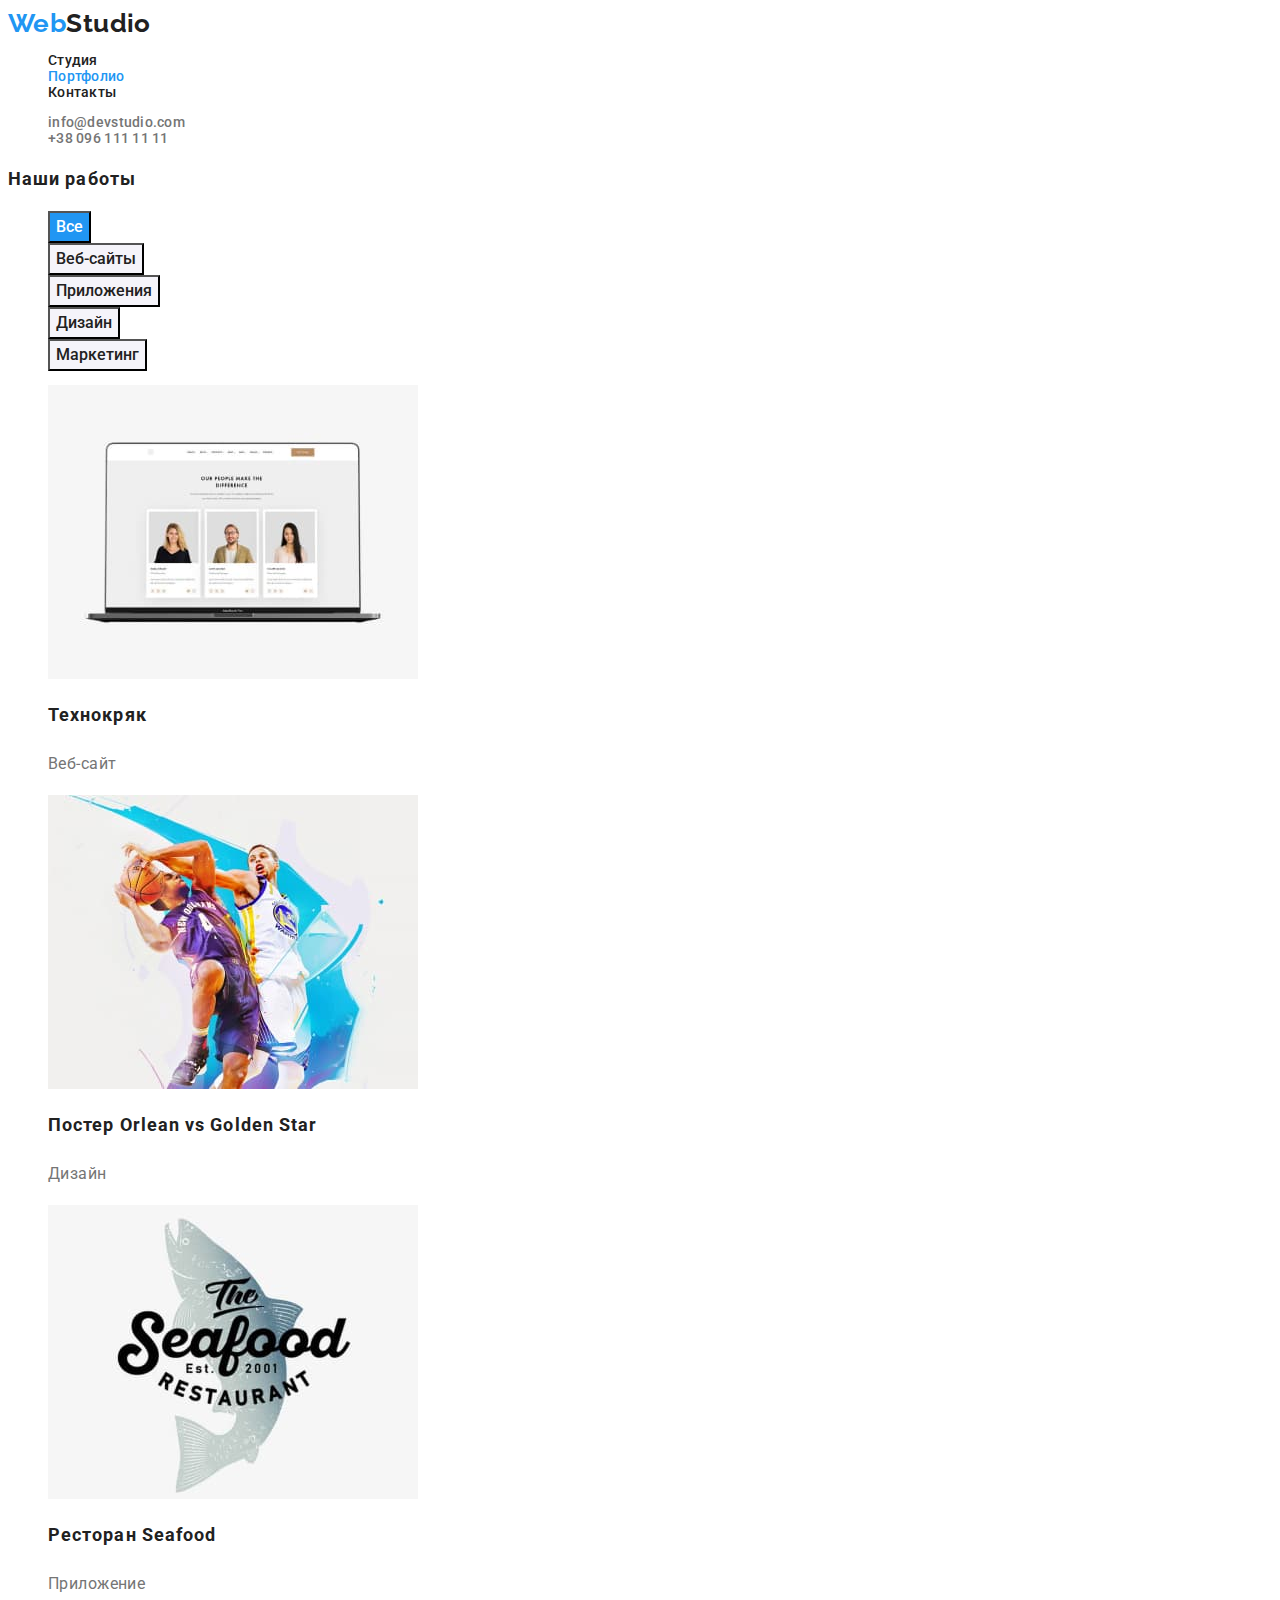
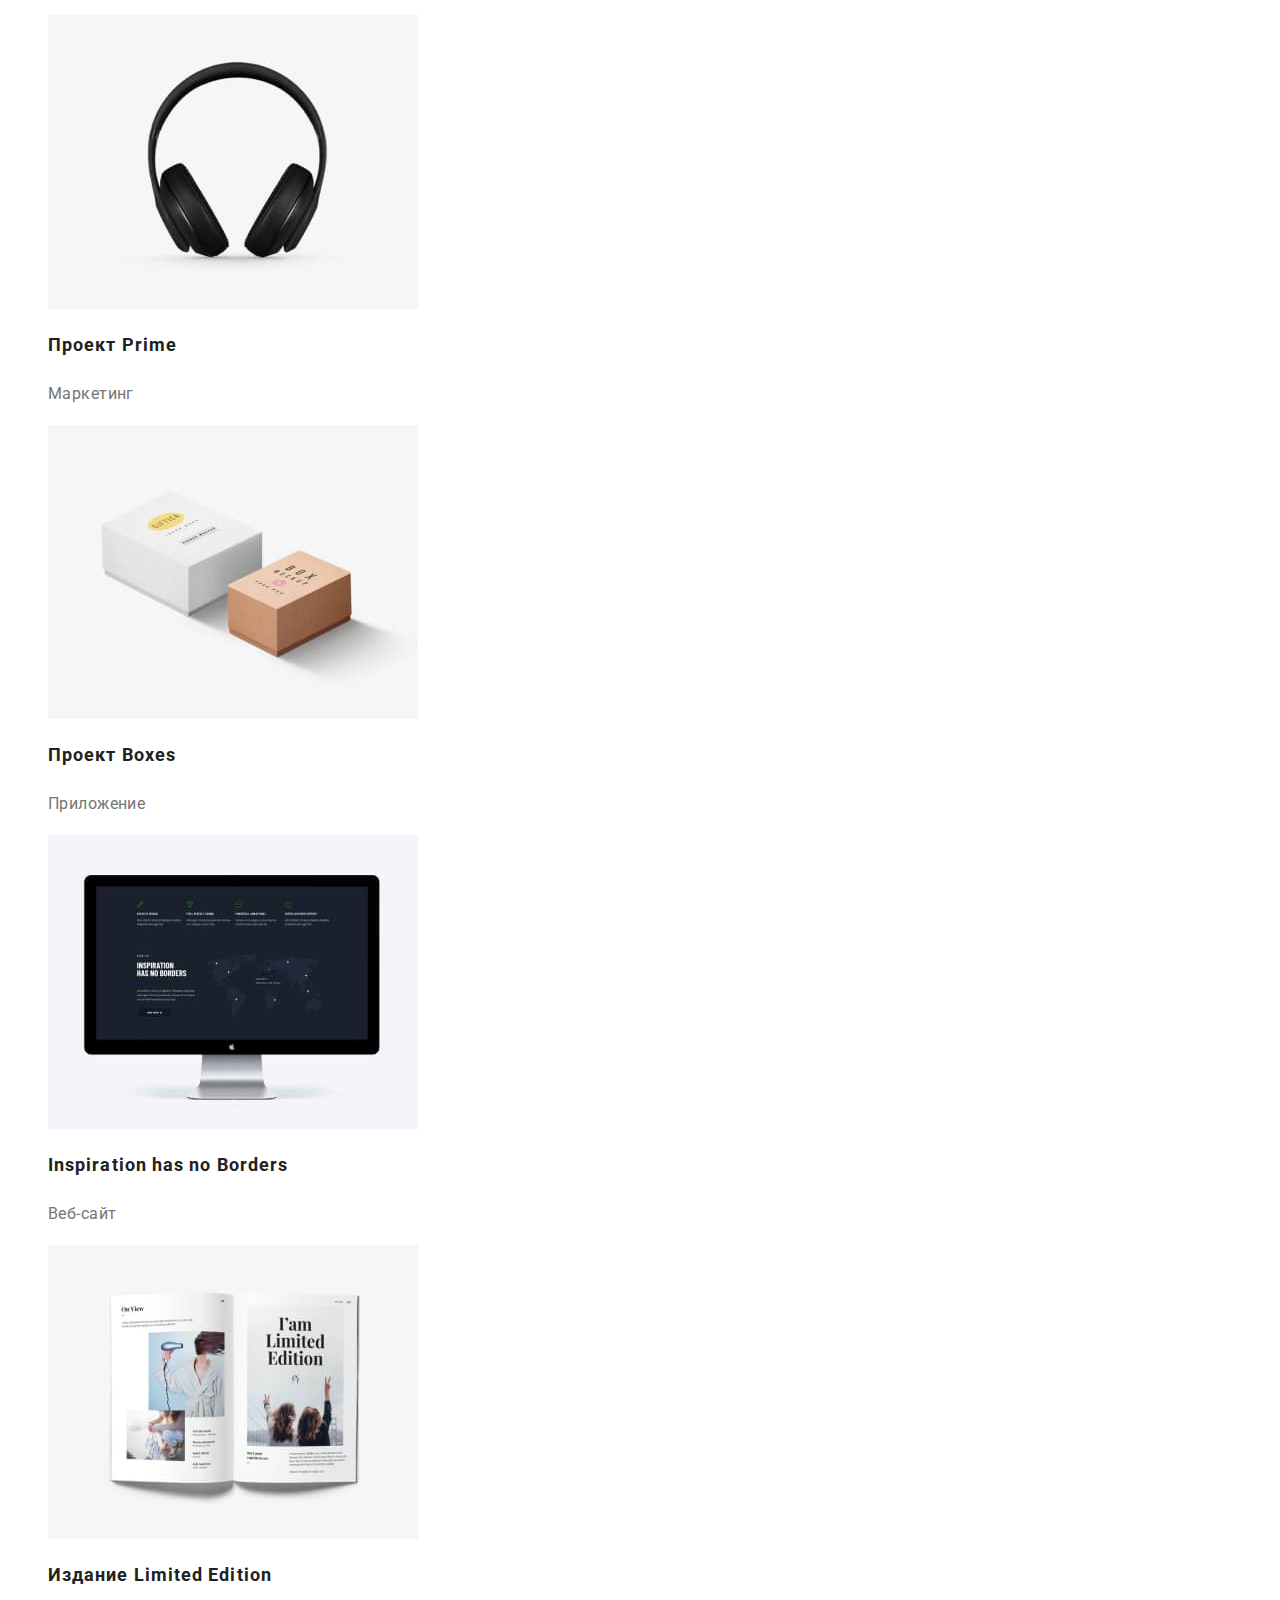
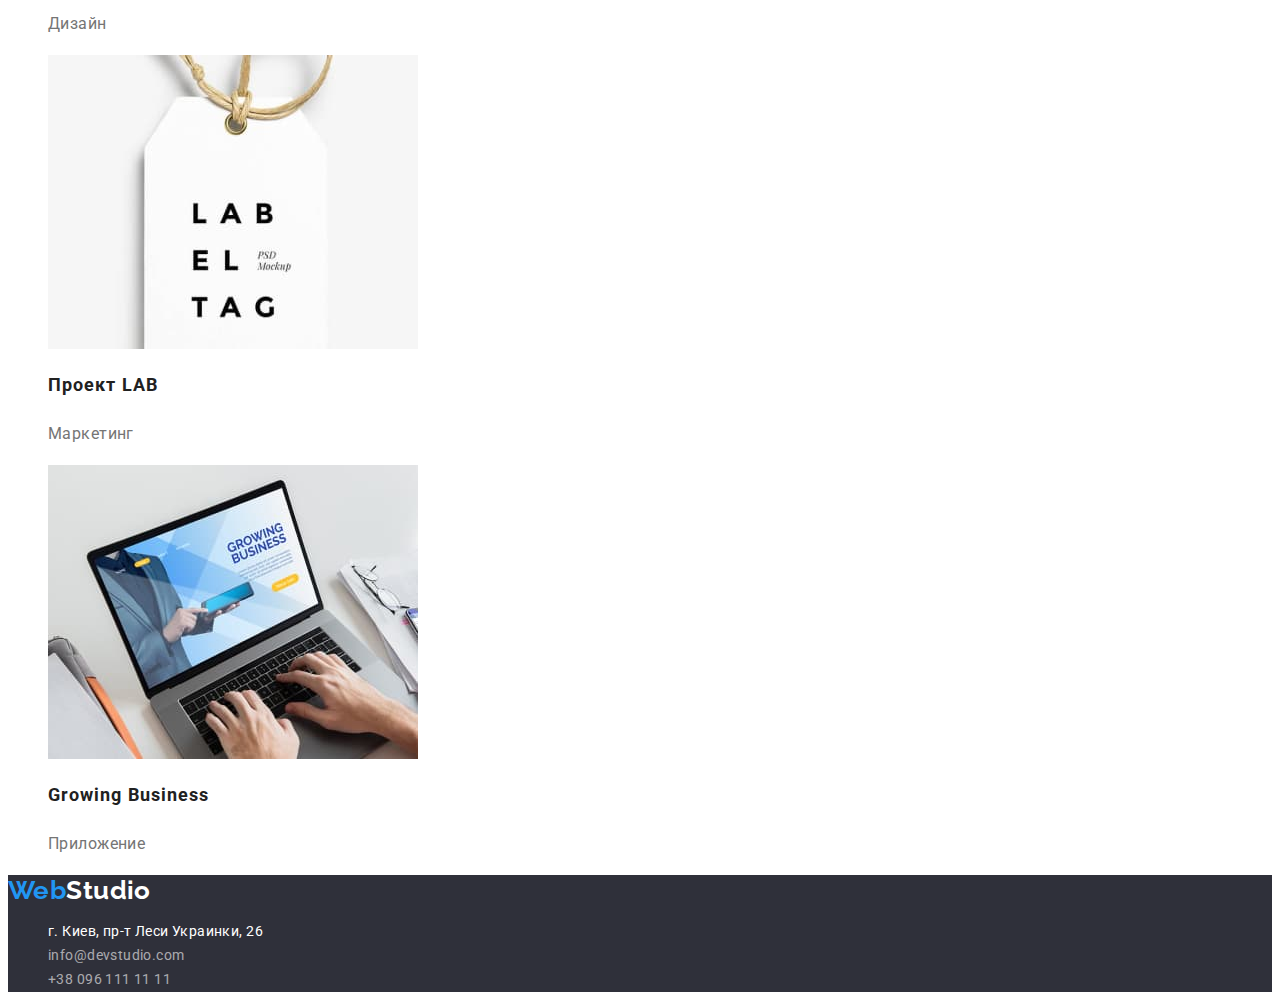
==== portfolio.html @ e6ff93dc "copy hw2" ====
<!DOCTYPE html>
<html lang="ru">

<head>
    <meta charset="UTF-8">
    <meta http-equiv="X-UA-Compatible" content="IE=edge">
    <meta name="viewport" content="width=device-width, initial-scale=1.0">
    <title>Портфолио</title>
    <link rel="preconnect" href="https://fonts.googleapis.com">
    <link rel="preconnect" href="https://fonts.gstatic.com" crossorigin>
    <link
        href="https://fonts.googleapis.com/css2?family=Oleo+Script&family=Raleway:wght@700&family=Roboto:wght@400;500;700&display=swap"
        rel="stylesheet">
    <link rel="stylesheet" href="./css/styles.css">
</head>

<body class="body">
    <header>
        <nav>
            <a lang="en" href="./index.html" class="logo"><span class="logo-blu">Web</span>Studio</a>
            <ul class="list site-nav-list">
                <li>
                    <a href="./index.html" class="link">Студия</a>
                </li>
                <li>
                    <a href="./portfolio.html" class="link current">Портфолио</a>
                </li>
                <li>
                    <a href="#contacts" class="link">Контакты</a>
                </li>
            </ul>
        </nav>
        <ul class="list contacts-list">
            <li>
                <a href="mailto:info@devstudio.com" class="link">info@devstudio.com</a>
            </li>
            <li>
                <a href="tel:+380961111111" class="link">+38 096 111 11 11</a>
            </li>
        </ul>
    </header>

    <main>
        <section class="section-our-works">
            <h1 class="title">Наши работы</h1>
            <ul class="list">
                <li><Button type="button" class="button current">Все</Button></li>
                <li><Button type="button" class="button">Веб-сайты</Button></li>
                <li><Button type="button" class="button">Приложения</Button></li>
                <li><Button type="button" class="button">Дизайн</Button></li>
                <li><Button type="button" class="button">Маркетинг</Button></li>
            </ul>
            <ul class="list">
                <li>
                    <a href="" class="link-our-works">
                        <img src="./imges/portfolio-img1.jpg" alt="Ноутбук">
                        <h2 class="title">Технокряк</h2>
                        <p class="text">Веб-сайт</p>
                    </a>
                </li>
                <li>
                    <a href="" class="link-our-works">
                        <img src="./imges/portfolio-img2.jpg" alt="Баскетболисты">
                        <h2 class="title">Постер <span lang="en">Orlean vs Golden Star</span></h2>
                        <p class="text">Дизайн</p>
                    </a>
                </li>
                <li>
                    <a href="" class="link-our-works">
                        <img src="./imges/portfolio-img3.jpg" alt="Логотип ресторана">
                        <h2 class="title">Ресторан <span lang="en">Seafood</span></h2>
                        <p class="text">Приложение</p>
                    </a>
                </li>
                <li>
                    <a href="" class="link-our-works">
                        <img src="./imges/portfolio-img4.jpg" alt="Наушники">
                        <h2 class="title">Проект <span lang="en">Prime</span></h2>
                        <p class="text">Маркетинг</p>
                    </a>
                </li>
                <li>
                    <a href="" class="link-our-works">
                        <img src="./imges/portfolio-img5.jpg" alt="Картонные коробки">
                        <h2 class="title">Проект <span lang="en">Boxes</span></h2>
                        <p class="text">Приложение</p>
                    </a>
                </li>
                <li>
                    <a href="" class="link-our-works">
                        <img src="./imges/portfolio-img6.jpg" alt="Компьютер">
                        <h2 lang="en" class="title">Inspiration has no Borders </h2>
                        <p class="text">Веб-сайт</p>
                    </a>
                </li>
                <li>
                    <a href="" class="link-our-works">
                        <img src="./imges/portfolio-img7.jpg" alt="Открытая книга">
                        <h2 class="title">Издание <span lang="en">Limited Edition</span></h2>
                        <p class="text">Дизайн</p>
                    </a>
                </li>
                <li>
                    <a href="" class="link-our-works">
                        <img src="./imges/portfolio-img8.jpg" alt="Бирка">
                        <h2 class="title">Проект <span lang="en">LAB</span></h2>
                        <p class="text">Маркетинг</p>
                    </a>
                </li>
                <li>
                    <a href="" class="link-our-works">
                    <img src="./imges/portfolio-img9.jpg" alt="Работа на ноутбуке">
                    <h2 lang="en" class="title"> Growing Business</h2>
                    <p class="text">Приложение</p>
                    </a>
                </li>
            </ul>
        </section>

    </main>

    <footer class="footer">
        <a href="./index.html" class="logo"><span class="logo-blu">Web</span>Studio</a>
        <address id="contacts">
            <ul class="list">
                <li>
                    <a href="https://goo.gl/maps/yvH8LJa3bzEs8eYTA" target="_blank" class="addres link">г. Киев, пр-т Леси
                        Украинки, 26</a>
                </li>
                <li>
                    <a href="mailto:info@devstudio.com" class="contacts link">info@devstudio.com</a>
                </li>
                <li>
                    <a href="tel:+380961111111" class="contacts link">+38 096 111 11 11</a>
                </li>
            </ul>
        </address>
    </footer>

</body>

</html>
---- css/styles.css ----
:root {
  --primary-text-color: #757575;
  --title-text-color: #212121;
  --accent-text-color: #2196f3;
  --bgc-hero-color: #2f303a;
  --bgc-primary-color: #ffffff;
  --bgc-accent-color: #f5f4fa;
  --hover-buttom-primary: #188ce8;
}

body {
  background-color: var(--bgc-primary-color);
  color: var(--primary-text-color);

  font-family: Roboto, sans-serif;
  font-size: 14px;
  letter-spacing: 0.03em;
}

.list {
  list-style: none;
}
/* title h2 */
.title {
  color: var(--title-text-color);

  font-weight: 700;
  font-size: 36px;
  line-height: 1.17;
  text-align: center;
  vertical-align: top;
}
/* title h3 */
.subtitle {
  color: var(--title-text-color);

  font-weight: 700;
  /* font-size: 14px; */
  line-height: 1.14;
  text-align: left;
  vertical-align: top;
}

/* --------------------------------- */

/* Logo */
.logo {
  color: var(--title-text-color);

  text-decoration: none;

  font-family: Raleway, sans-serif;
  font-weight: 700;
  font-size: 26px;
  line-height: 1.19;
  text-align: left;
  vertical-align: Top;
}
.logo:hover,
.logo:focus {
  color: var(--title-text-color);
}
.logo .logo-blu {
  color: var(--accent-text-color);

  text-decoration: none;

  font-family: Raleway, sans-serif;
  font-weight: 700;
  font-size: 26px;
  line-height: 1.19;
  text-align: left;
  vertical-align: Top;
}
.logo .logo-blu:hover,
.logo .logo-blu:focus {
  color: var(--accent-text-color);
}

/* Nav */
.site-nav-list .link {
  color: var(--title-text-color);
  text-decoration: none;

  font-style: normal;
  font-weight: 500;
  line-height: 1.14;
  text-align: left;
  vertical-align: top;
  letter-spacing: 0.02em;
}
.site-nav-list .link:hover,
.site-nav-list .link:focus {
  color: var(--accent-text-color);
}
.site-nav-list .link.current {
  color: var(--accent-text-color);
}
.contacts-list .link {
  color: var(--primary-text-color);
  text-decoration: none;

  font-weight: 500;
  line-height: 1.14;
  text-align: left;
  vertical-align: top;
  letter-spacing: 0.02em;
}
.contacts-list .link:hover,
.contacts-list .link:focus {
  color: var(--accent-text-color);
}

/* section hero */
.section-hero {
  background-color: var(--bgc-hero-color);
}
.section-hero-title {
  color: var(--bgc-primary-color);

  text-transform: uppercase;
  font-weight: 900;
  font-size: 44px;
  line-height: 1.93;
  text-align: center;
  vertical-align: top;
  letter-spacing: 0.06em;
}

/* buttons */
.button {
  color: var(--title-text-color);
}
.button.hero {
  color: var(--bgc-primary-color);
  background-color: var(--accent-text-color);

  font-family: inherit;
  font-weight: 700;
  font-size: 16px;
  line-height: 1.88;
  text-align: center;
  vertical-align: center;
  letter-spacing: 0.06em;
}
.button.hero:hover,
.button.hero:focus {
  color: var(--bgc-primary-color);
  background-color: var(--hover-buttom-primary);
  cursor: pointer;
}
.section-our-works .button {
  color: var(--title-text-color);
  background-color: var(--bgc-accent-color);

  font-family: inherit;
  font-weight: 500;
  font-size: 16px;
  line-height: 1.63;
  text-align: center;
  vertical-align: top;
}
.section-our-works .button:hover,
.section-our-works .button:focus {
  color: var(--bgc-primary-color);
  background-color: var(--accent-text-color);
  cursor: pointer;
}
.section-our-works .button.current {
  color: var(--bgc-primary-color);
  background-color: var(--accent-text-color);
}

/* Section Our advantages */
.our-advantages .text {
  line-height: 1.71;
  text-align: left;
  vertical-align: top;
}
.our-advantages .subtitle {
  text-transform: uppercase;
}

/* Section Our team */
.section.our-team {
  background-color: var(--bgc-accent-color);
}
.our-team .list > li {
  background-color: var(--bgc-primary-color);
}
.our-team .subtitle {
  font-weight: 500;
  font-size: 16px;
  line-height: 1.19;
  text-align: center;
  vertical-align: top;
}
.our-team .text {
  font-size: 16px;
  line-height: 1.19;
  text-align: center;
  vertical-align: top;
}

.footer {
  background-color: var(--bgc-hero-color);
}
.footer .logo {
  color: var(--bgc-primary-color);
}
.footer .addres {
  color: var(--bgc-primary-color);
}
.footer .contacts {
  color: rgba(255, 255, 255, 0.6);
}
.footer .link:hover,
.footer .link:focus {
  color: var(--accent-text-color);
}
.footer .link,
.footer .link {
  text-decoration: none;

  font-style: normal;
  line-height: 1.71;
  text-align: left;
  vertical-align: top;
}

/* Portfolio */

.section-our-works .title {
  font-weight: 700;
  font-size: 18px;
  line-height: 2;
  text-align: left;
  vertical-align: top;
  letter-spacing: 0.06em;
}
.section-our-works .text {
  font-size: 16px;
  line-height: 1.88;
  text-align: left;
  vertical-align: top;
}
.link-our-works {
  color: inherit;
  text-decoration: none;
}
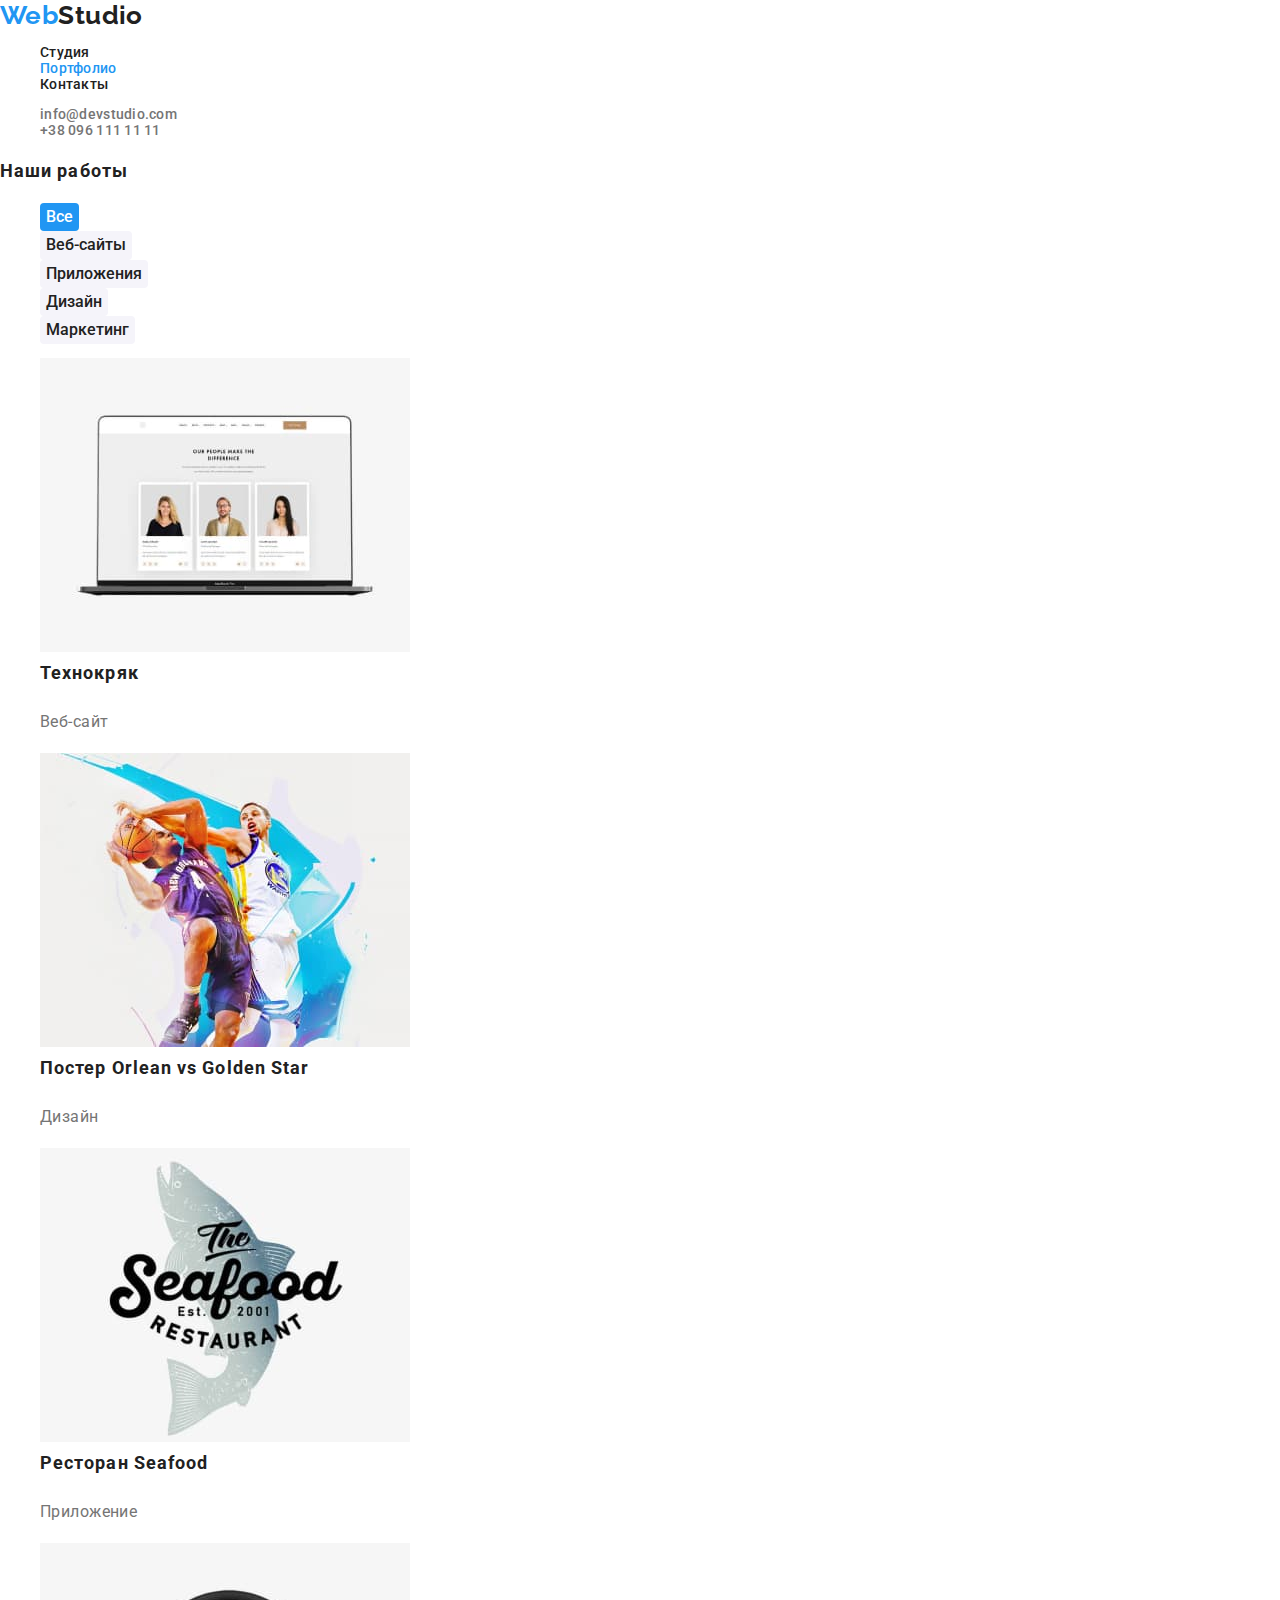
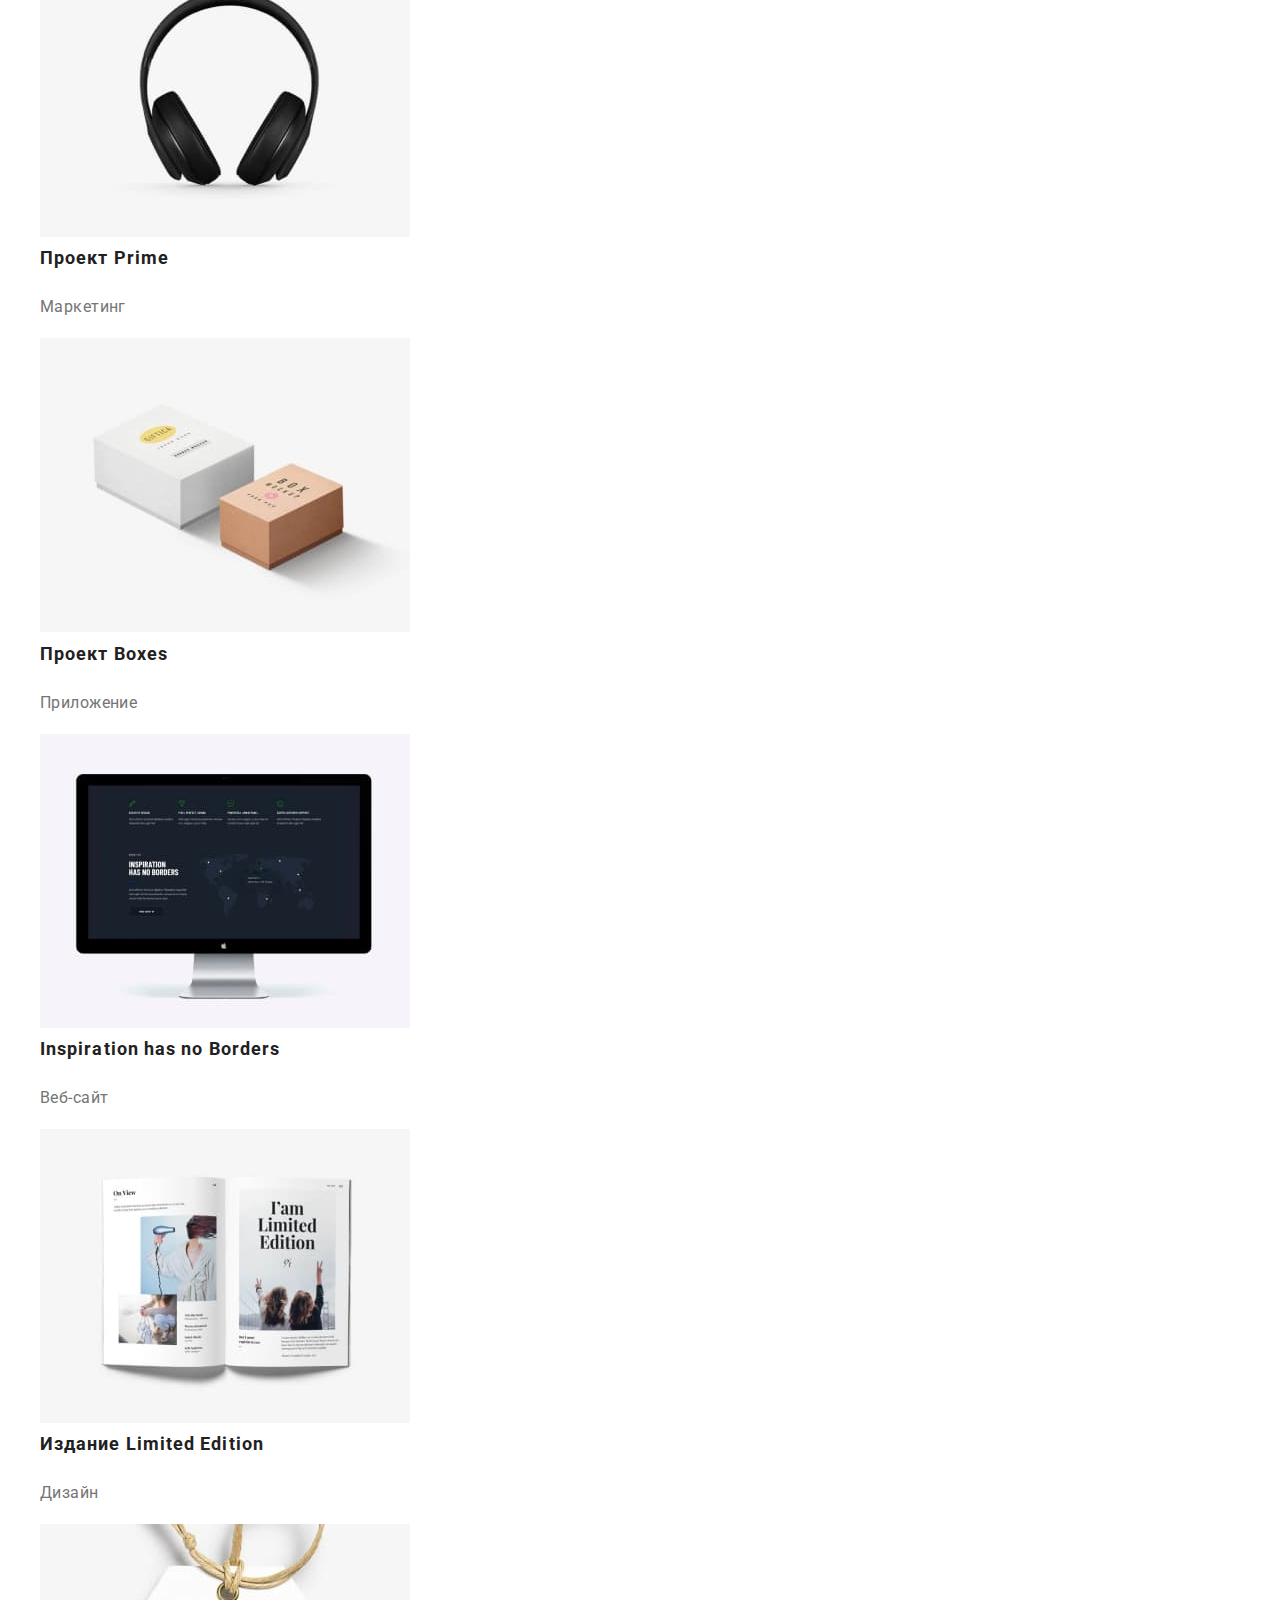
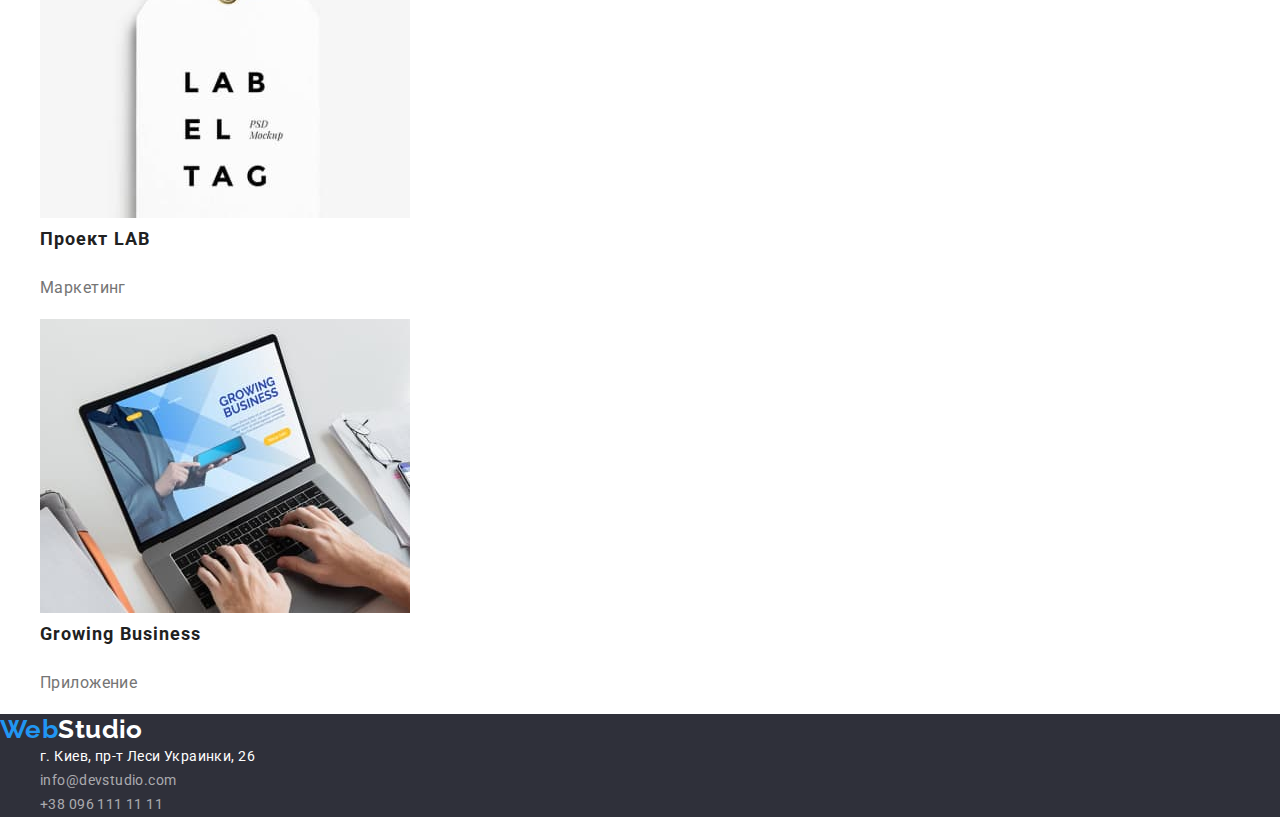
==== commit adf19e75: "vertical decoration" ====
--- a/portfolio.html
+++ b/portfolio.html
@@ -11,6 +11,7 @@
     <link
         href="https://fonts.googleapis.com/css2?family=Oleo+Script&family=Raleway:wght@700&family=Roboto:wght@400;500;700&display=swap"
         rel="stylesheet">
+    <link rel="stylesheet" href="https://cdnjs.cloudflare.com/ajax/libs/modern-normalize/1.1.0/modern-normalize.min.css">
     <link rel="stylesheet" href="./css/styles.css">
 </head>
 
--- a/css/styles.css
+++ b/css/styles.css
@@ -16,12 +16,14 @@
   font-size: 14px;
   letter-spacing: 0.03em;
 }
-
 .list {
   list-style: none;
 }
 /* title h2 */
 .title {
+  margin-top: 0px;
+  margin-bottom: 0px;
+
   color: var(--title-text-color);
 
   font-weight: 700;
@@ -32,18 +34,48 @@
 }
 /* title h3 */
 .subtitle {
-  color: var(--title-text-color);
-
-  font-weight: 700;
+  margin-top: 0px;
+  margin-bottom: 10px;
+
+  color: var(--title-text-color);
+
+  font-weight: 700;
+  /* ????????????????? */
   /* font-size: 14px; */
   line-height: 1.14;
   text-align: left;
   vertical-align: top;
 }
-
-/* --------------------------------- */
-
-/* Logo */
+.section {
+  /* padding-top: 94px;
+  padding-bottom: 94px; */
+}
+.conteiner {
+  width: 1170px;
+  margin-left: 15px;
+  margin-right: 15px;
+  /* margin-top: 0px;
+  margin-bottom: 0px; */
+  padding-top: 94px;
+  padding-bottom: 94px;
+
+  outline: 1px solid red;
+  background-color: skyblue;
+}
+
+/* ==================== */
+
+/* =======Header======= */
+.header .conteiner {
+  width: 1170px;
+  margin-left: 15px;
+  margin-right: 15px;
+}
+.header .list {
+  margin-top: 0px;
+  margin-bottom: 0px;
+}
+/* =======Logo======= */
 .logo {
   color: var(--title-text-color);
 
@@ -77,7 +109,7 @@
   color: var(--accent-text-color);
 }
 
-/* Nav */
+/* =======Nav======= */
 .site-nav-list .link {
   color: var(--title-text-color);
   text-decoration: none;
@@ -111,27 +143,37 @@
   color: var(--accent-text-color);
 }
 
-/* section hero */
+/* =======section hero======= */
 .section-hero {
   background-color: var(--bgc-hero-color);
+  text-align: center;
 }
 .section-hero-title {
+  margin-top: 0px;
+  margin-bottom: 30px;
+
   color: var(--bgc-primary-color);
 
   text-transform: uppercase;
   font-weight: 900;
   font-size: 44px;
   line-height: 1.93;
-  text-align: center;
   vertical-align: top;
   letter-spacing: 0.06em;
 }
 
-/* buttons */
+/* =======buttons======= */
 .button {
+  border-radius: 4px;
+  display: inline-block;
+  border: 0px solid transparent;
+
   color: var(--title-text-color);
 }
 .button.hero {
+  padding: 10px 32px;
+  min-width: 200px;
+
   color: var(--bgc-primary-color);
   background-color: var(--accent-text-color);
 
@@ -171,8 +213,11 @@
   background-color: var(--accent-text-color);
 }
 
-/* Section Our advantages */
+/* =======Section Our advantages =======*/
 .our-advantages .text {
+  margin-top: 0px;
+  margin-bottom: 0px;
+
   line-height: 1.71;
   text-align: left;
   vertical-align: top;
@@ -180,15 +225,32 @@
 .our-advantages .subtitle {
   text-transform: uppercase;
 }
-
-/* Section Our team */
+.our-advantages .list {
+  margin-top: 0px;
+  margin-bottom: 0px;
+}
+/* =======What we do======= */
+.what-we-do .title {
+  margin-bottom: 50px;
+}
+.what-we-do .list {
+  margin-top: 0px;
+  margin-bottom: 0px;
+}
+.what-we-do .conteiner {
+  padding-top: 0px;
+}
+
+/* =======Section Our team======= */
 .section.our-team {
   background-color: var(--bgc-accent-color);
 }
 .our-team .list > li {
   background-color: var(--bgc-primary-color);
 }
-.our-team .subtitle {
+/* .our-team .subtitle {
+  margin-bottom: 10px; */
+
   font-weight: 500;
   font-size: 16px;
   line-height: 1.19;
@@ -201,7 +263,24 @@
   text-align: center;
   vertical-align: top;
 }
-
+.our-team .title {
+  margin-bottom: 50px;
+}
+.our-team .list {
+  margin-top: 0px;
+  margin-bottom: 0px;
+}
+/* .our-team .subtitle {
+  margin-bottom: 10px;
+} */
+.our-team img {
+  margin-bottom: 30px;
+}
+.our-team .text {
+  margin-top: 0px;
+  margin-bottom: 30px;
+}
+/* =======footer======= */
 .footer {
   background-color: var(--bgc-hero-color);
 }
@@ -227,8 +306,11 @@
   text-align: left;
   vertical-align: top;
 }
-
-/* Portfolio */
+.footer .list {
+  margin-top: 0px;
+  margin-bottom: 0px;
+}
+/* =======Portfolio =======*/
 
 .section-our-works .title {
   font-weight: 700;
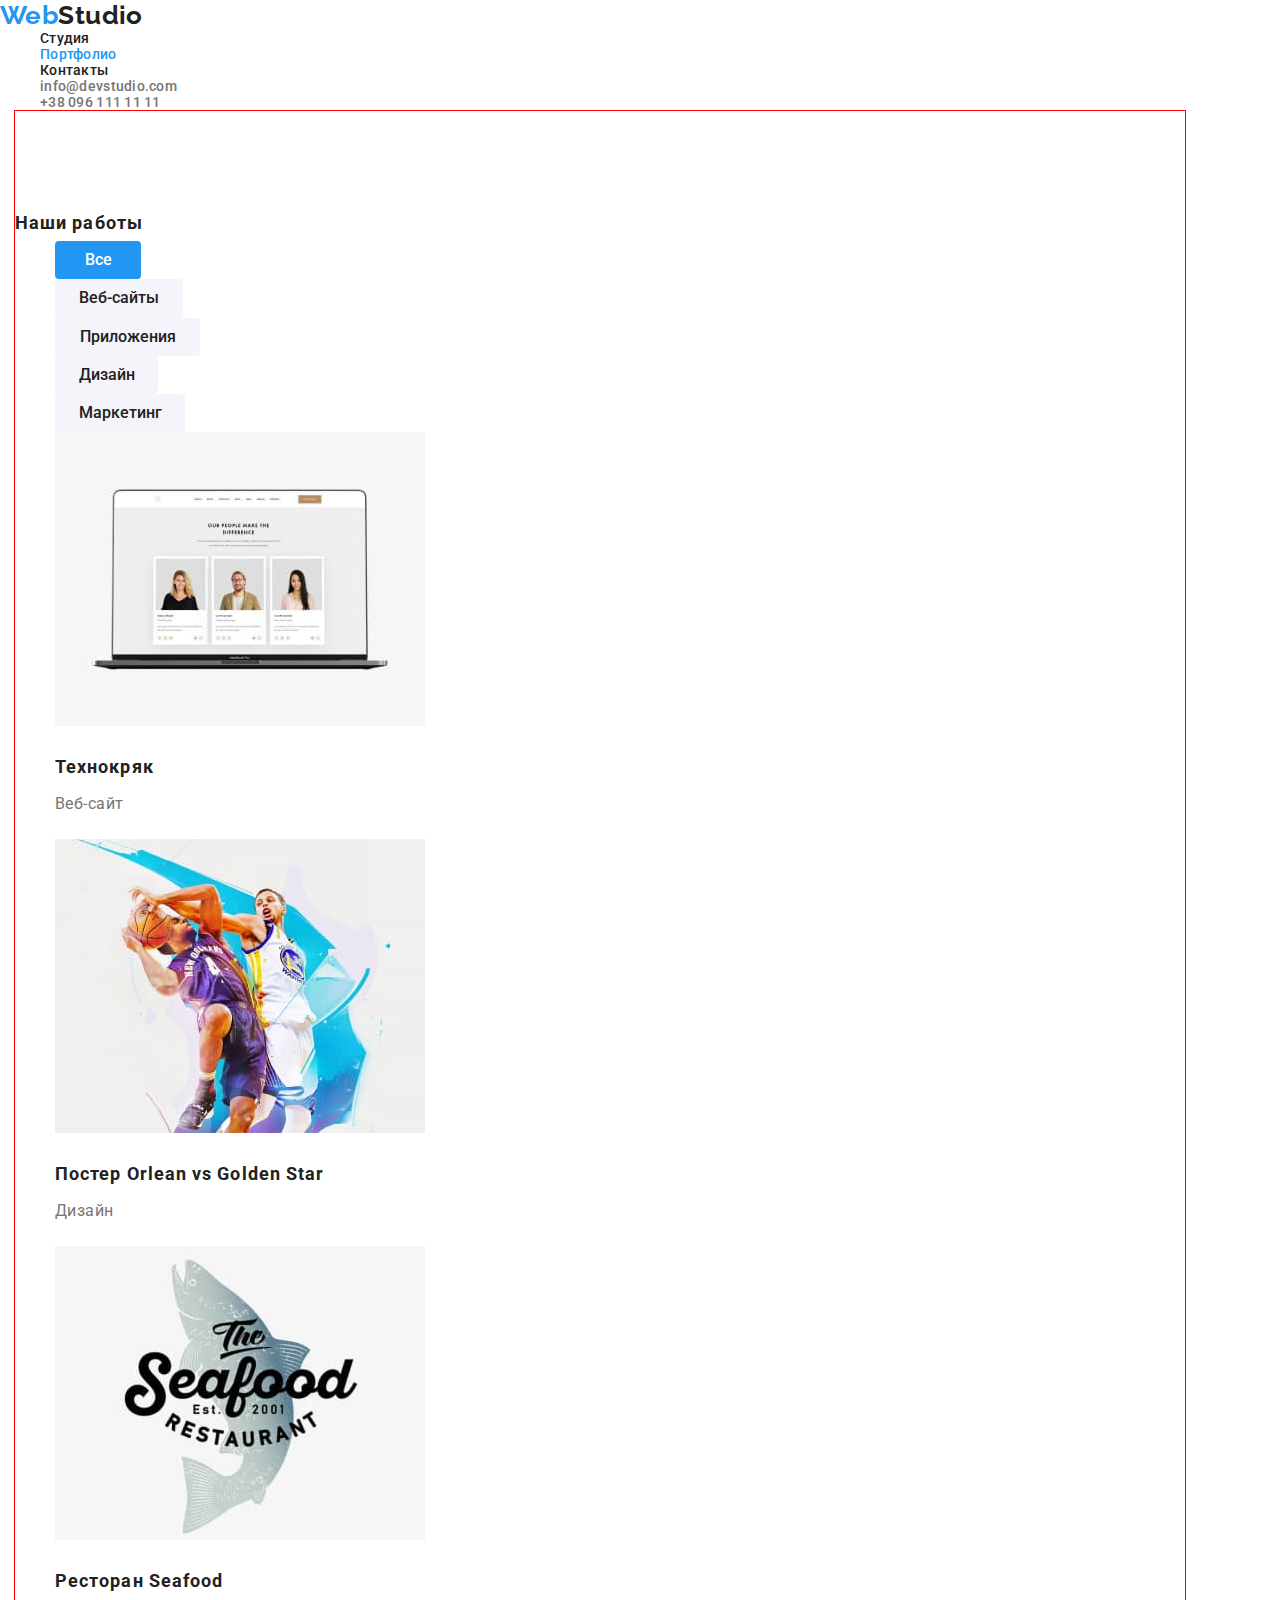
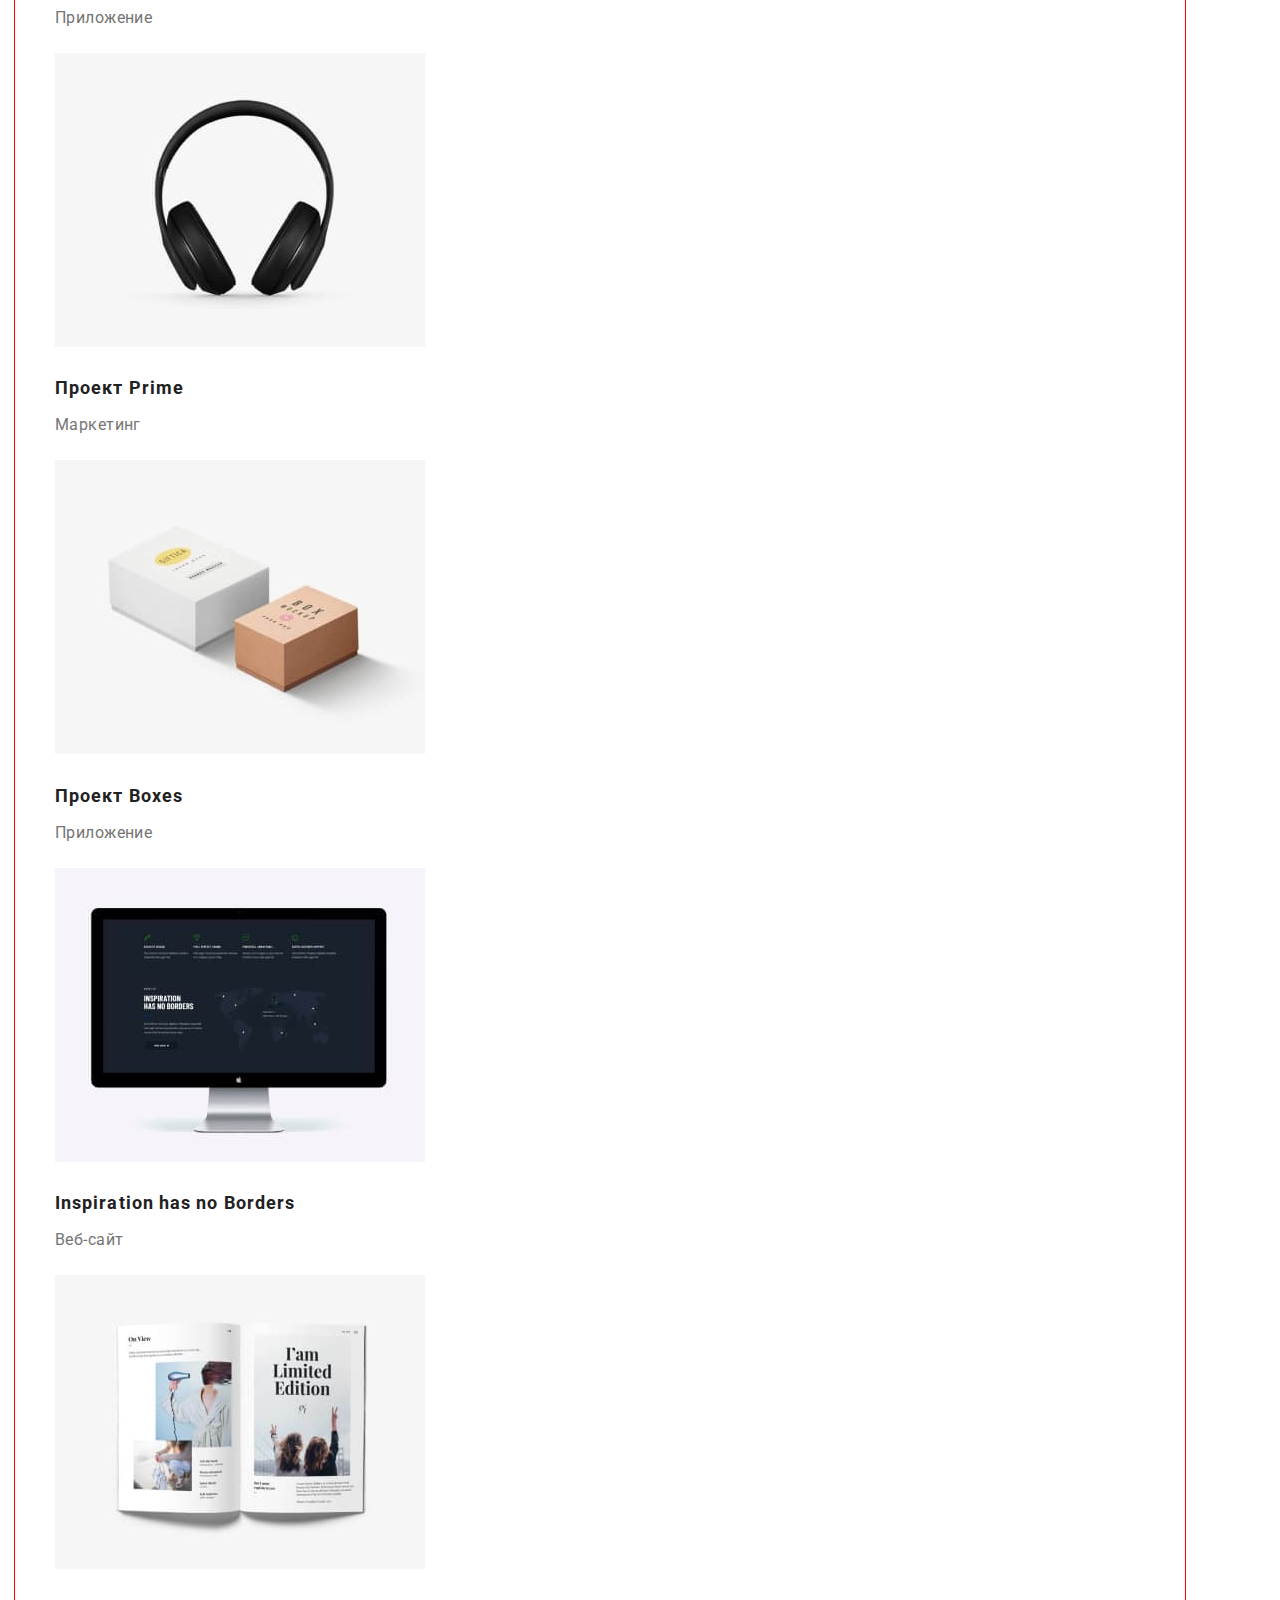
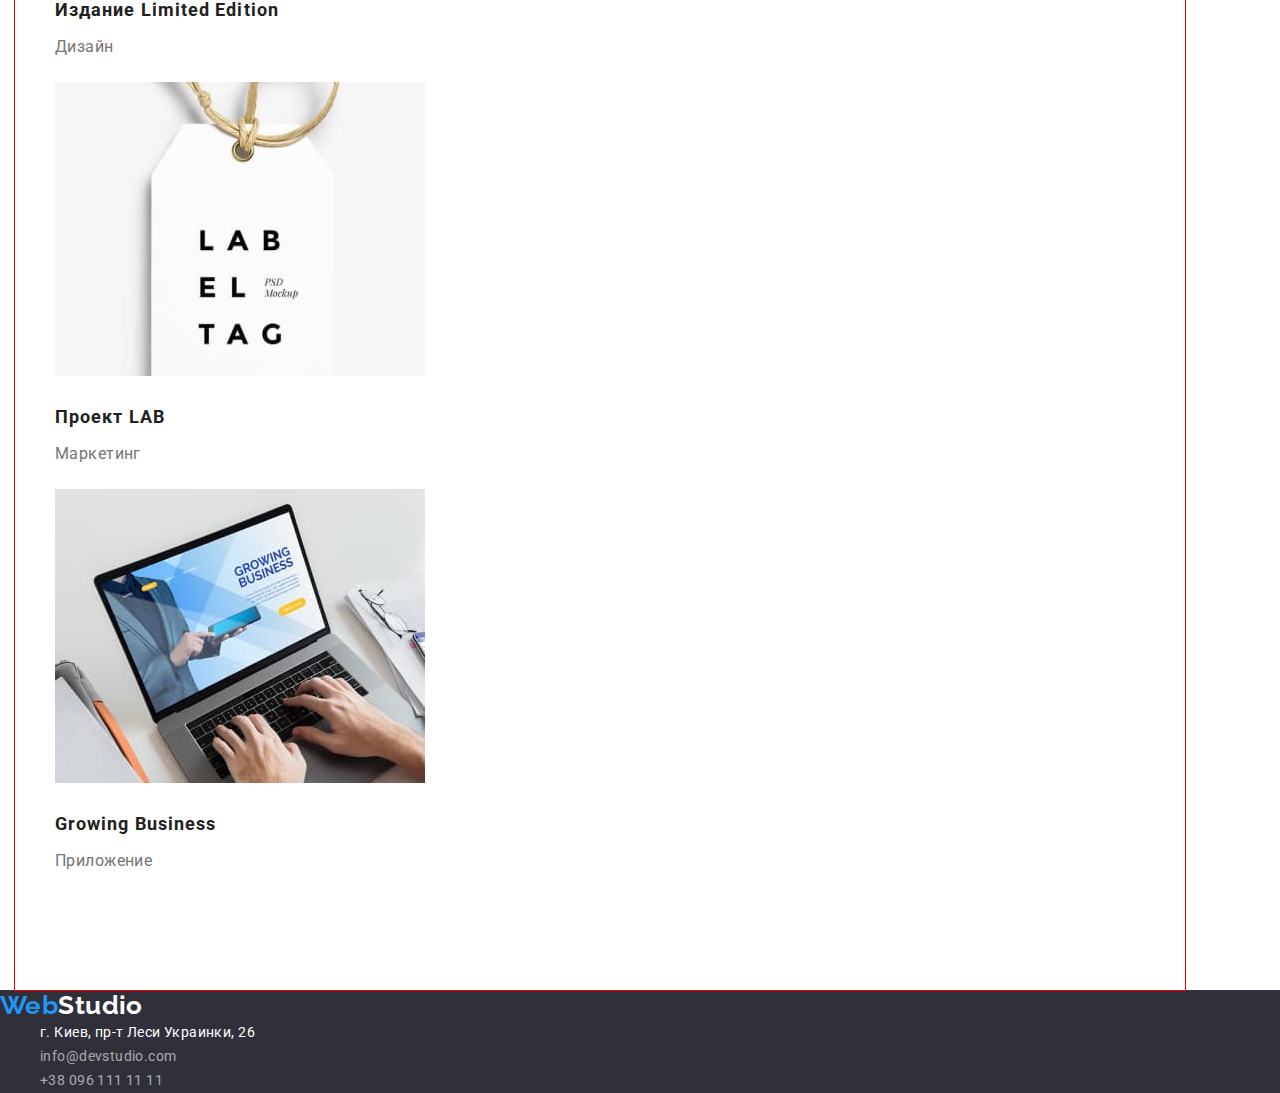
==== commit 4ae89ecb: "portfolio vertical decoration" ====
--- a/portfolio.html
+++ b/portfolio.html
@@ -16,7 +16,7 @@
 </head>
 
 <body class="body">
-    <header>
+    <header class="header">
         <nav>
             <a lang="en" href="./index.html" class="logo"><span class="logo-blu">Web</span>Studio</a>
             <ul class="list site-nav-list">
@@ -43,81 +43,82 @@
 
     <main>
         <section class="section-our-works">
-            <h1 class="title">Наши работы</h1>
-            <ul class="list">
-                <li><Button type="button" class="button current">Все</Button></li>
-                <li><Button type="button" class="button">Веб-сайты</Button></li>
-                <li><Button type="button" class="button">Приложения</Button></li>
-                <li><Button type="button" class="button">Дизайн</Button></li>
-                <li><Button type="button" class="button">Маркетинг</Button></li>
-            </ul>
-            <ul class="list">
-                <li>
-                    <a href="" class="link-our-works">
-                        <img src="./imges/portfolio-img1.jpg" alt="Ноутбук">
-                        <h2 class="title">Технокряк</h2>
-                        <p class="text">Веб-сайт</p>
-                    </a>
-                </li>
-                <li>
-                    <a href="" class="link-our-works">
-                        <img src="./imges/portfolio-img2.jpg" alt="Баскетболисты">
-                        <h2 class="title">Постер <span lang="en">Orlean vs Golden Star</span></h2>
-                        <p class="text">Дизайн</p>
-                    </a>
-                </li>
-                <li>
-                    <a href="" class="link-our-works">
-                        <img src="./imges/portfolio-img3.jpg" alt="Логотип ресторана">
-                        <h2 class="title">Ресторан <span lang="en">Seafood</span></h2>
-                        <p class="text">Приложение</p>
-                    </a>
-                </li>
-                <li>
-                    <a href="" class="link-our-works">
-                        <img src="./imges/portfolio-img4.jpg" alt="Наушники">
-                        <h2 class="title">Проект <span lang="en">Prime</span></h2>
-                        <p class="text">Маркетинг</p>
-                    </a>
-                </li>
-                <li>
-                    <a href="" class="link-our-works">
-                        <img src="./imges/portfolio-img5.jpg" alt="Картонные коробки">
-                        <h2 class="title">Проект <span lang="en">Boxes</span></h2>
-                        <p class="text">Приложение</p>
-                    </a>
-                </li>
-                <li>
-                    <a href="" class="link-our-works">
-                        <img src="./imges/portfolio-img6.jpg" alt="Компьютер">
-                        <h2 lang="en" class="title">Inspiration has no Borders </h2>
-                        <p class="text">Веб-сайт</p>
-                    </a>
-                </li>
-                <li>
-                    <a href="" class="link-our-works">
-                        <img src="./imges/portfolio-img7.jpg" alt="Открытая книга">
-                        <h2 class="title">Издание <span lang="en">Limited Edition</span></h2>
-                        <p class="text">Дизайн</p>
-                    </a>
-                </li>
-                <li>
-                    <a href="" class="link-our-works">
-                        <img src="./imges/portfolio-img8.jpg" alt="Бирка">
-                        <h2 class="title">Проект <span lang="en">LAB</span></h2>
-                        <p class="text">Маркетинг</p>
-                    </a>
-                </li>
-                <li>
-                    <a href="" class="link-our-works">
-                    <img src="./imges/portfolio-img9.jpg" alt="Работа на ноутбуке">
-                    <h2 lang="en" class="title"> Growing Business</h2>
-                    <p class="text">Приложение</p>
-                    </a>
-                </li>
-            </ul>
+            <div class="conteiner">
+                <h1 class="title">Наши работы</h1>
+                <ul class="list">
+                    <li><Button type="button" class="button all current">Все</Button></li>
+                    <li><Button type="button" class="button web-sites">Веб-сайты</Button></li>
+                    <li><Button type="button" class="button apps">Приложения</Button></li>
+                    <li><Button type="button" class="button design">Дизайн</Button></li>
+                    <li><Button type="button" class="button marketing">Маркетинг</Button></li>
+                </ul>
+                <ul class="list">
+                    <li>
+                        <a href="" class="link-our-works">
+                            <img src="./imges/portfolio-img1.jpg" alt="Ноутбук">
+                            <h2 class="title">Технокряк</h2>
+                            <p class="text">Веб-сайт</p>
+                        </a>
+                    </li>
+                    <li>
+                        <a href="" class="link-our-works">
+                            <img src="./imges/portfolio-img2.jpg" alt="Баскетболисты">
+                            <h2 class="title">Постер <span lang="en">Orlean vs Golden Star</span></h2>
+                            <p class="text">Дизайн</p>
+                        </a>
+                    </li>
+                    <li>
+                        <a href="" class="link-our-works">
+                            <img src="./imges/portfolio-img3.jpg" alt="Логотип ресторана">
+                            <h2 class="title">Ресторан <span lang="en">Seafood</span></h2>
+                            <p class="text">Приложение</p>
+                        </a>
+                    </li>
+                    <li>
+                        <a href="" class="link-our-works">
+                            <img src="./imges/portfolio-img4.jpg" alt="Наушники">
+                            <h2 class="title">Проект <span lang="en">Prime</span></h2>
+                            <p class="text">Маркетинг</p>
+                        </a>
+                    </li>
+                    <li>
+                        <a href="" class="link-our-works">
+                            <img src="./imges/portfolio-img5.jpg" alt="Картонные коробки">
+                            <h2 class="title">Проект <span lang="en">Boxes</span></h2>
+                            <p class="text">Приложение</p>
+                        </a>
+                    </li>
+                    <li>
+                        <a href="" class="link-our-works">
+                            <img src="./imges/portfolio-img6.jpg" alt="Компьютер">
+                            <h2 lang="en" class="title">Inspiration has no Borders </h2>
+                            <p class="text">Веб-сайт</p>
+                        </a>
+                    </li>
+                    <li>
+                        <a href="" class="link-our-works">
+                            <img src="./imges/portfolio-img7.jpg" alt="Открытая книга">
+                            <h2 class="title">Издание <span lang="en">Limited Edition</span></h2>
+                            <p class="text">Дизайн</p>
+                        </a>
+                    </li>
+                    <li>
+                        <a href="" class="link-our-works">
+                            <img src="./imges/portfolio-img8.jpg" alt="Бирка">
+                            <h2 class="title">Проект <span lang="en">LAB</span></h2>
+                            <p class="text">Маркетинг</p>
+                        </a>
+                    </li>
+                    <li>
+                        <a href="" class="link-our-works">
+                            <img src="./imges/portfolio-img9.jpg" alt="Работа на ноутбуке">
+                            <h2 lang="en" class="title"> Growing Business</h2>
+                            <p class="text">Приложение</p>
+                        </a>
+                    </li>
+                </ul>            
+            </div>
         </section>
-
     </main>
 
     <footer class="footer">
--- a/css/styles.css
+++ b/css/styles.css
@@ -46,10 +46,6 @@
   text-align: left;
   vertical-align: top;
 }
-.section {
-  /* padding-top: 94px;
-  padding-bottom: 94px; */
-}
 .conteiner {
   width: 1170px;
   margin-left: 15px;
@@ -60,7 +56,6 @@
   padding-bottom: 94px;
 
   outline: 1px solid red;
-  background-color: skyblue;
 }
 
 /* ==================== */
@@ -70,6 +65,8 @@
   width: 1170px;
   margin-left: 15px;
   margin-right: 15px;
+  padding-top: 0px;
+  padding-bottom: 0px;
 }
 .header .list {
   margin-top: 0px;
@@ -192,6 +189,7 @@
   cursor: pointer;
 }
 .section-our-works .button {
+  padding: 6px 22px;
   color: var(--title-text-color);
   background-color: var(--bgc-accent-color);
 
@@ -211,6 +209,21 @@
 .section-our-works .button.current {
   color: var(--bgc-primary-color);
   background-color: var(--accent-text-color);
+}
+.section-our-works .button.all {
+  min-width: 86px;
+}
+.section-our-works .button.web-sites {
+  min-width: 128px;
+}
+.section-our-works .button.apps {
+  min-width: 145px;
+}
+.section-our-works .button.design {
+  min-width: 103px;
+}
+.section-our-works .button.marketing {
+  min-width: 130px;
 }
 
 /* =======Section Our advantages =======*/
@@ -248,8 +261,8 @@
 .our-team .list > li {
   background-color: var(--bgc-primary-color);
 }
-/* .our-team .subtitle {
-  margin-bottom: 10px; */
+.our-team .subtitle {
+  /* margin-bottom: 10px; */
 
   font-weight: 500;
   font-size: 16px;
@@ -270,9 +283,6 @@
   margin-top: 0px;
   margin-bottom: 0px;
 }
-/* .our-team .subtitle {
-  margin-bottom: 10px;
-} */
 .our-team img {
   margin-bottom: 30px;
 }
@@ -310,6 +320,10 @@
   margin-top: 0px;
   margin-bottom: 0px;
 }
+.footer .conteiner {
+  padding-top: 0px;
+  padding-bottom: 0px;
+}
 /* =======Portfolio =======*/
 
 .section-our-works .title {
@@ -330,3 +344,18 @@
   color: inherit;
   text-decoration: none;
 }
+.section-our-works img {
+  margin-bottom: 20px;
+}
+.section-our-works h2 {
+  margin-bottom: 4px;
+}
+.section-our-works .text {
+  display: inline-block;
+  margin-top: 0px;
+  margin-bottom: 20px;
+}
+.section-our-works .list {
+  margin-top: 0px;
+  margin-bottom: 0px;
+}
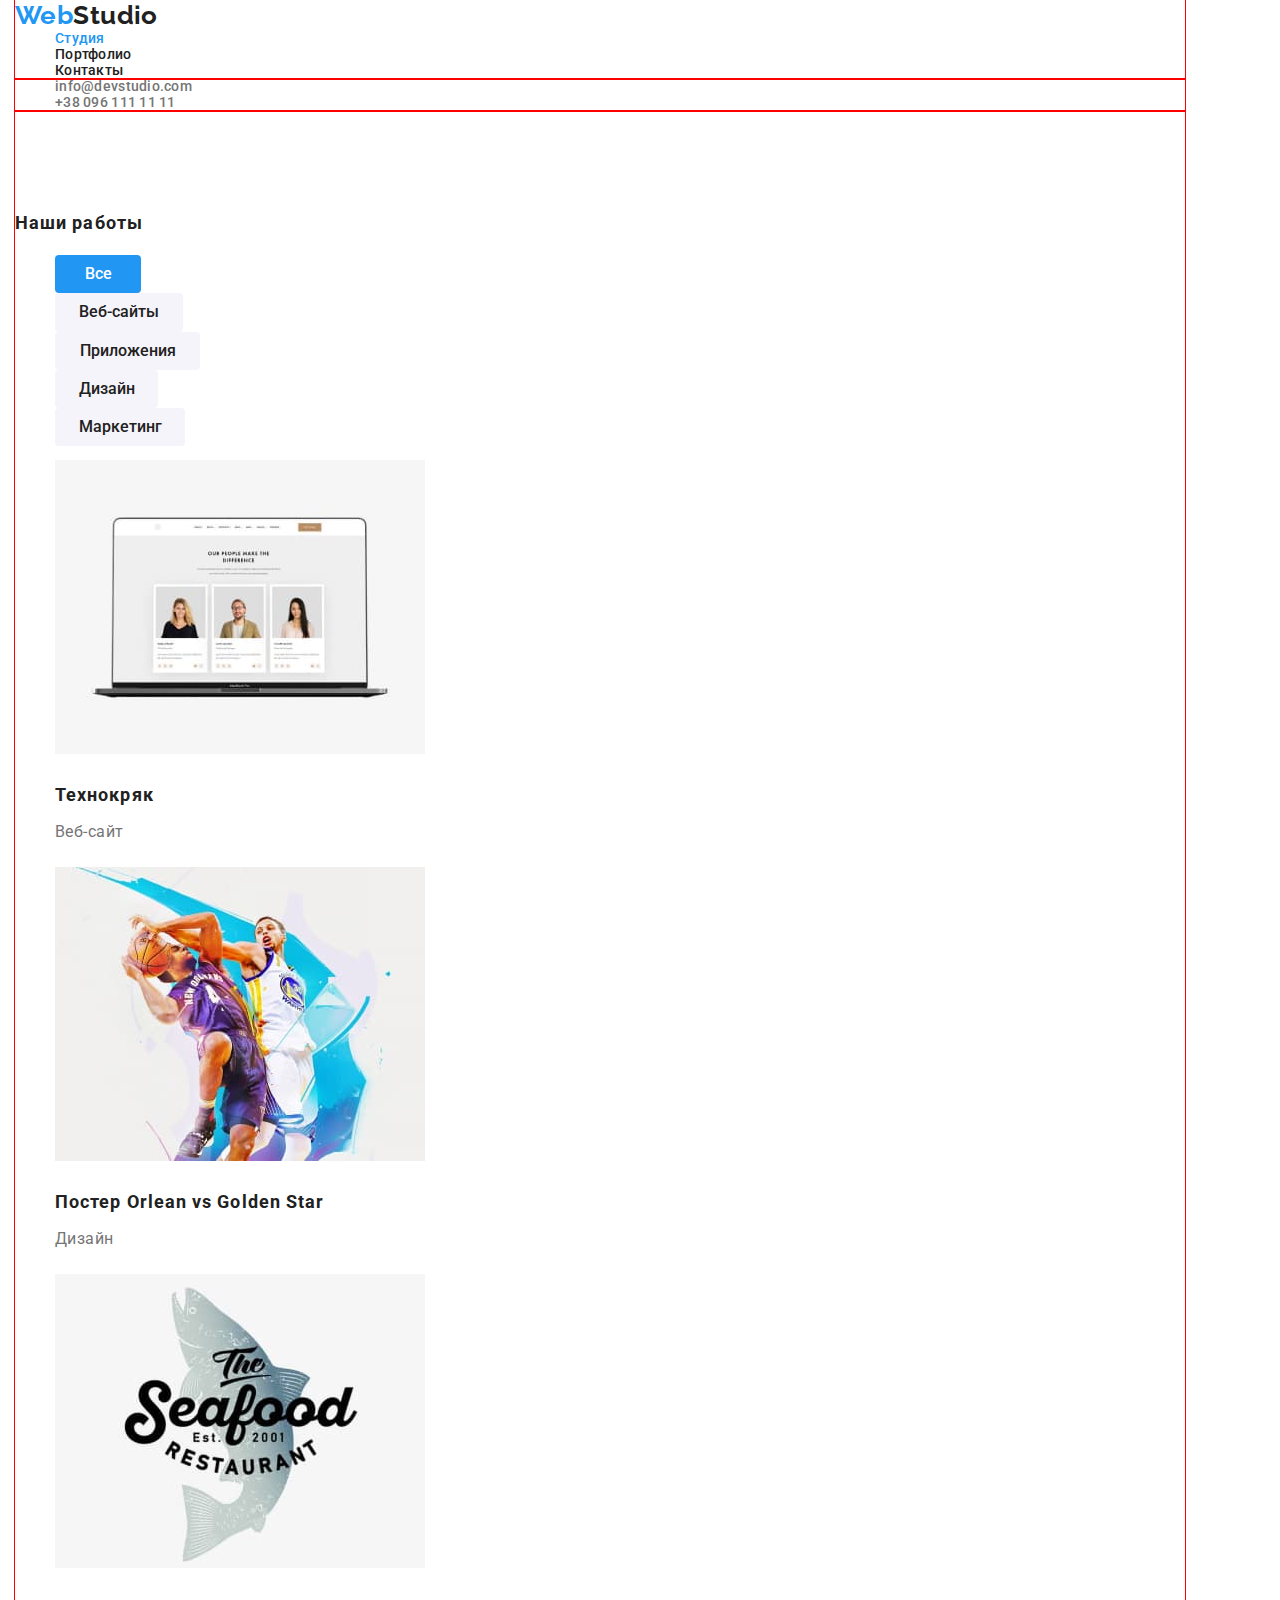
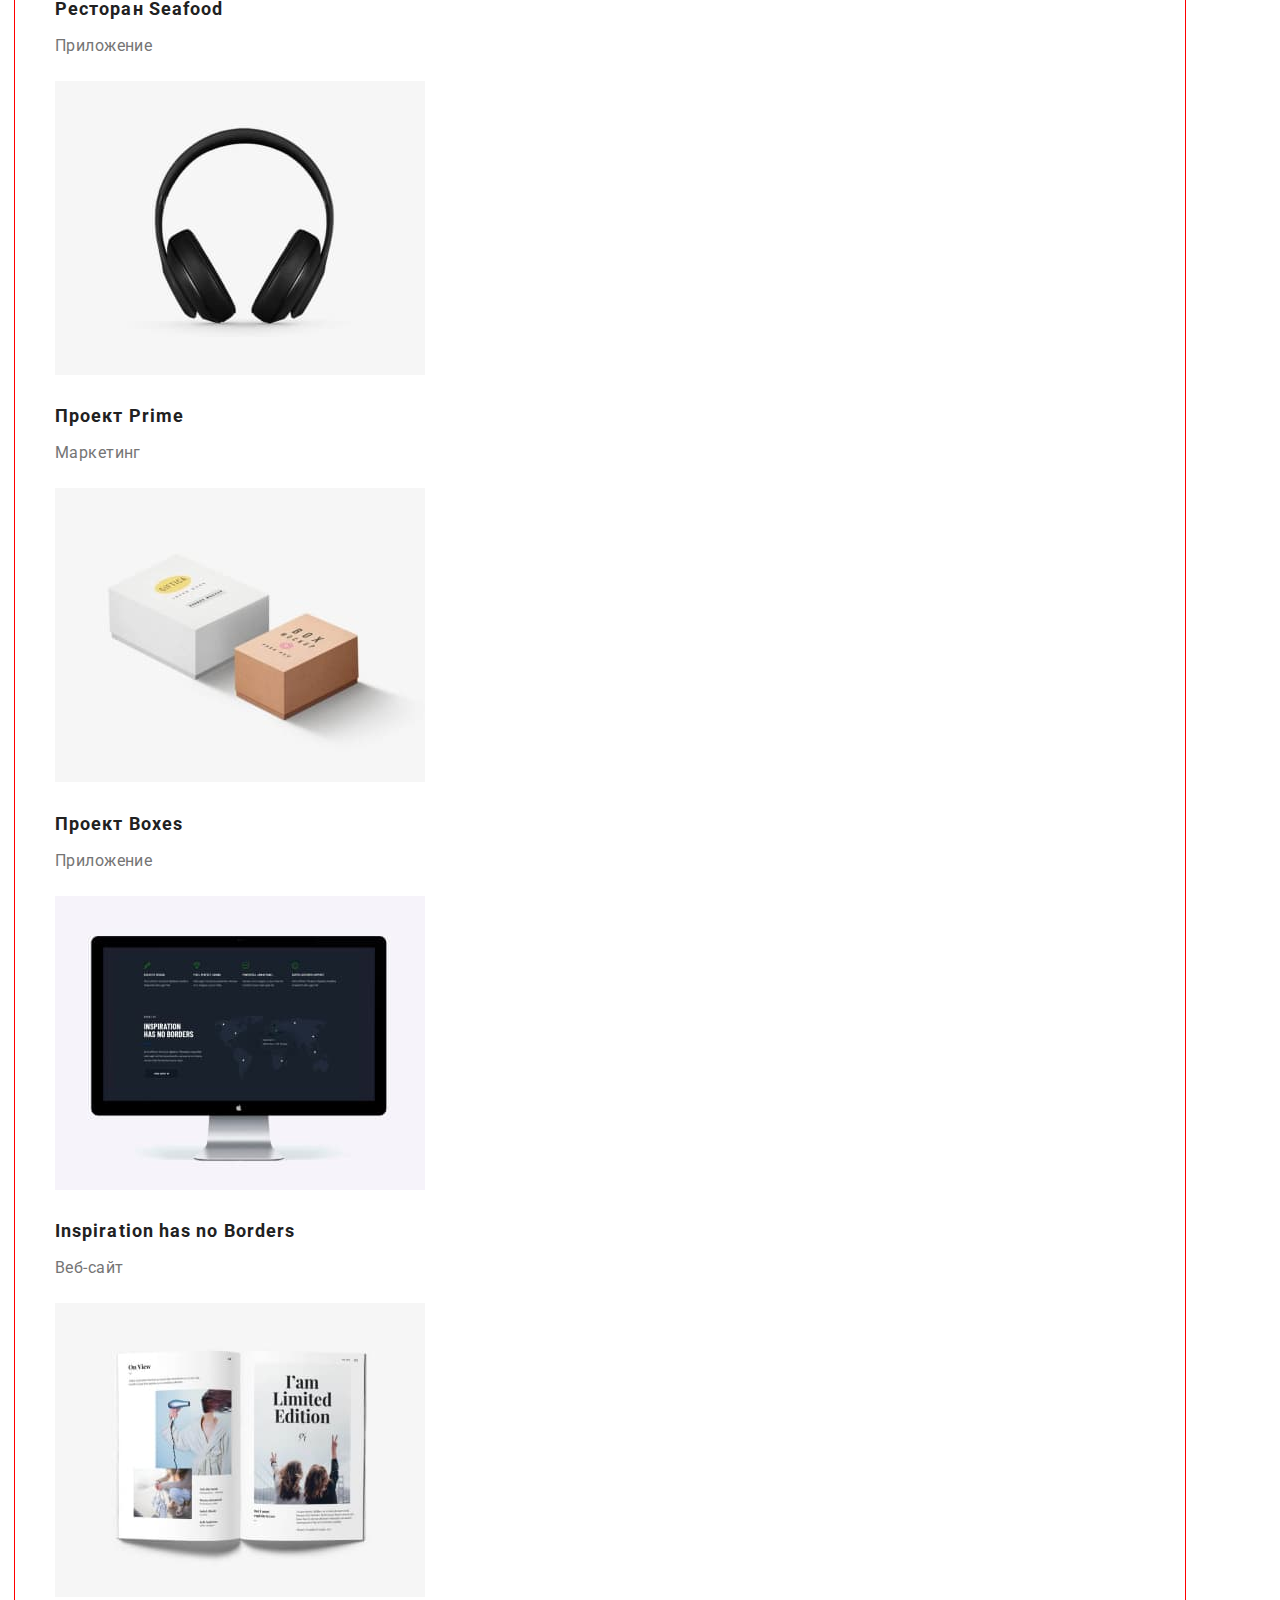
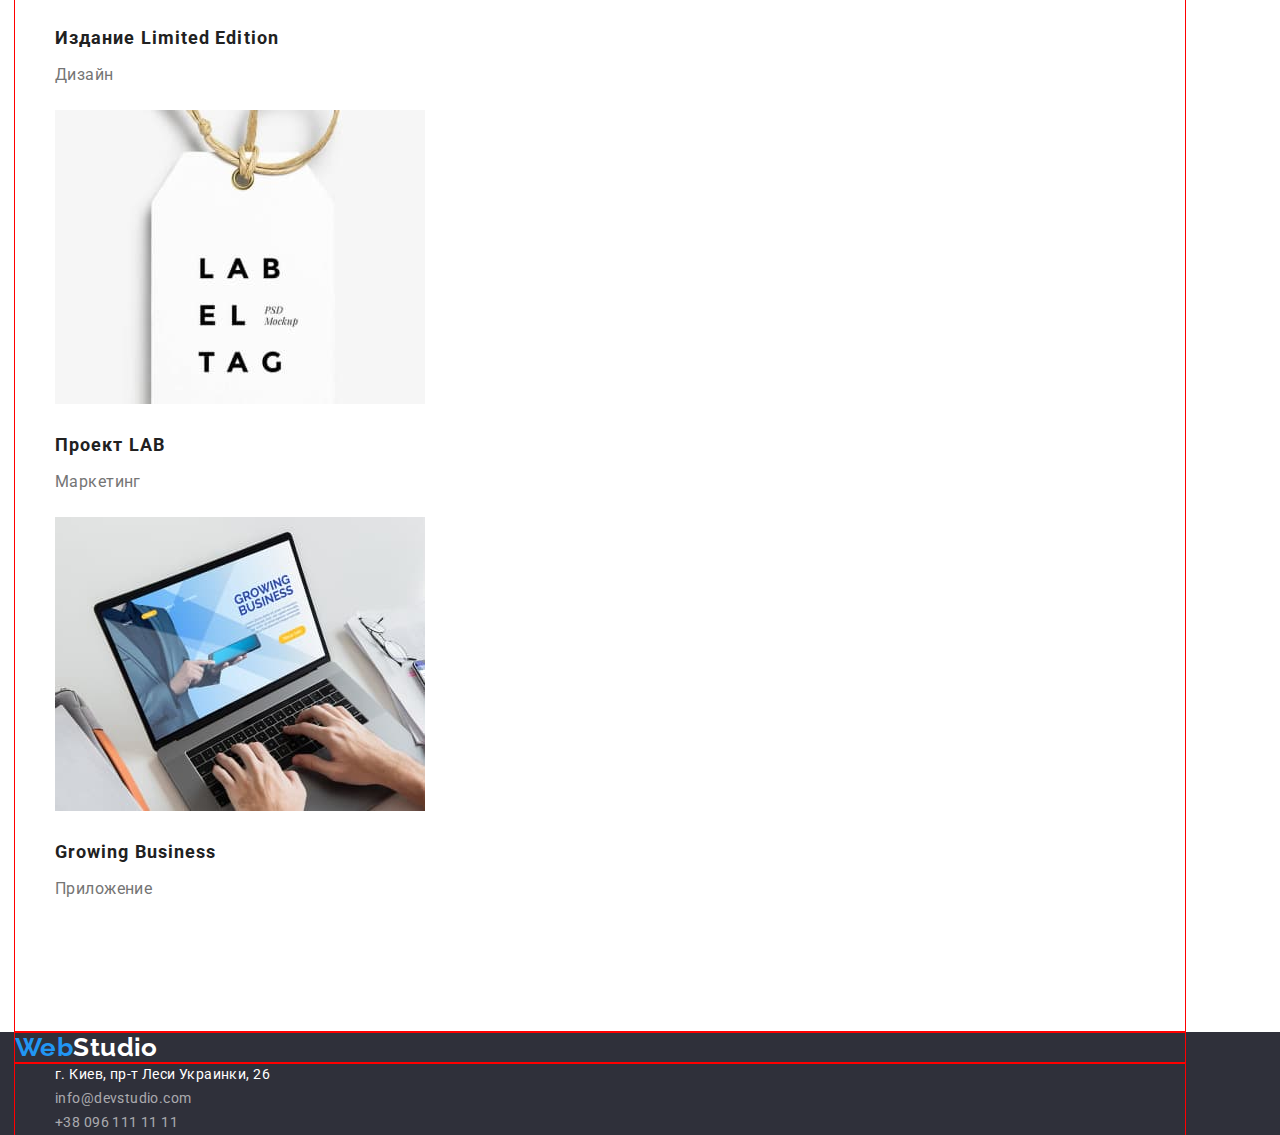
==== commit cb87956c: "fixed header and footer in portfolio" ====
--- a/portfolio.html
+++ b/portfolio.html
@@ -17,30 +17,31 @@
 
 <body class="body">
     <header class="header">
-        <nav>
+        <nav class="conteiner">
             <a lang="en" href="./index.html" class="logo"><span class="logo-blu">Web</span>Studio</a>
             <ul class="list site-nav-list">
                 <li>
-                    <a href="./index.html" class="link">Студия</a>
+                    <a href="./index.html" class="link current">Студия</a>
                 </li>
                 <li>
-                    <a href="./portfolio.html" class="link current">Портфолио</a>
+                    <a href="./portfolio.html" class="link">Портфолио</a>
                 </li>
                 <li>
                     <a href="#contacts" class="link">Контакты</a>
                 </li>
             </ul>
         </nav>
-        <ul class="list contacts-list">
-            <li>
-                <a href="mailto:info@devstudio.com" class="link">info@devstudio.com</a>
-            </li>
-            <li>
-                <a href="tel:+380961111111" class="link">+38 096 111 11 11</a>
-            </li>
-        </ul>
+        <div class="conteiner">
+            <ul class="list contacts-list">
+                <li>
+                    <a href="mailto:info@devstudio.com" class="link">info@devstudio.com</a>
+                </li>
+                <li>
+                    <a href="tel:+380961111111" class="link">+38 096 111 11 11</a>
+                </li>
+            </ul>
+        </div>
     </header>
-
     <main>
         <section class="section-our-works">
             <div class="conteiner">
@@ -122,21 +123,26 @@
     </main>
 
     <footer class="footer">
-        <a href="./index.html" class="logo"><span class="logo-blu">Web</span>Studio</a>
-        <address id="contacts">
-            <ul class="list">
-                <li>
-                    <a href="https://goo.gl/maps/yvH8LJa3bzEs8eYTA" target="_blank" class="addres link">г. Киев, пр-т Леси
-                        Украинки, 26</a>
-                </li>
-                <li>
-                    <a href="mailto:info@devstudio.com" class="contacts link">info@devstudio.com</a>
-                </li>
-                <li>
-                    <a href="tel:+380961111111" class="contacts link">+38 096 111 11 11</a>
-                </li>
-            </ul>
-        </address>
+        <div class="conteiner">
+            <a href="./index.html" class="logo"><span class="logo-blu">Web</span>Studio</a>
+        </div>
+        <div class="conteiner">
+            <address id="contacts">
+                <ul class="list">
+                    <li>
+                        <a href="https://goo.gl/maps/yvH8LJa3bzEs8eYTA" target="_blank" class="addres link">г. Киев, пр-т
+                            Леси
+                            Украинки, 26</a>
+                    </li>
+                    <li>
+                        <a href="mailto:info@devstudio.com" class="contacts link">info@devstudio.com</a>
+                    </li>
+                    <li>
+                        <a href="tel:+380961111111" class="contacts link">+38 096 111 11 11</a>
+                    </li>
+                </ul>
+            </address>
+        </div>
     </footer>
 
 </body>
--- a/css/styles.css
+++ b/css/styles.css
@@ -335,6 +335,10 @@
   letter-spacing: 0.06em;
 }
 .section-our-works .text {
+  display: inline-block;
+  margin-top: 0px;
+  margin-bottom: 20px;
+
   font-size: 16px;
   line-height: 1.88;
   text-align: left;
@@ -350,12 +354,3 @@
 .section-our-works h2 {
   margin-bottom: 4px;
 }
-.section-our-works .text {
-  display: inline-block;
-  margin-top: 0px;
-  margin-bottom: 20px;
-}
-.section-our-works .list {
-  margin-top: 0px;
-  margin-bottom: 0px;
-}
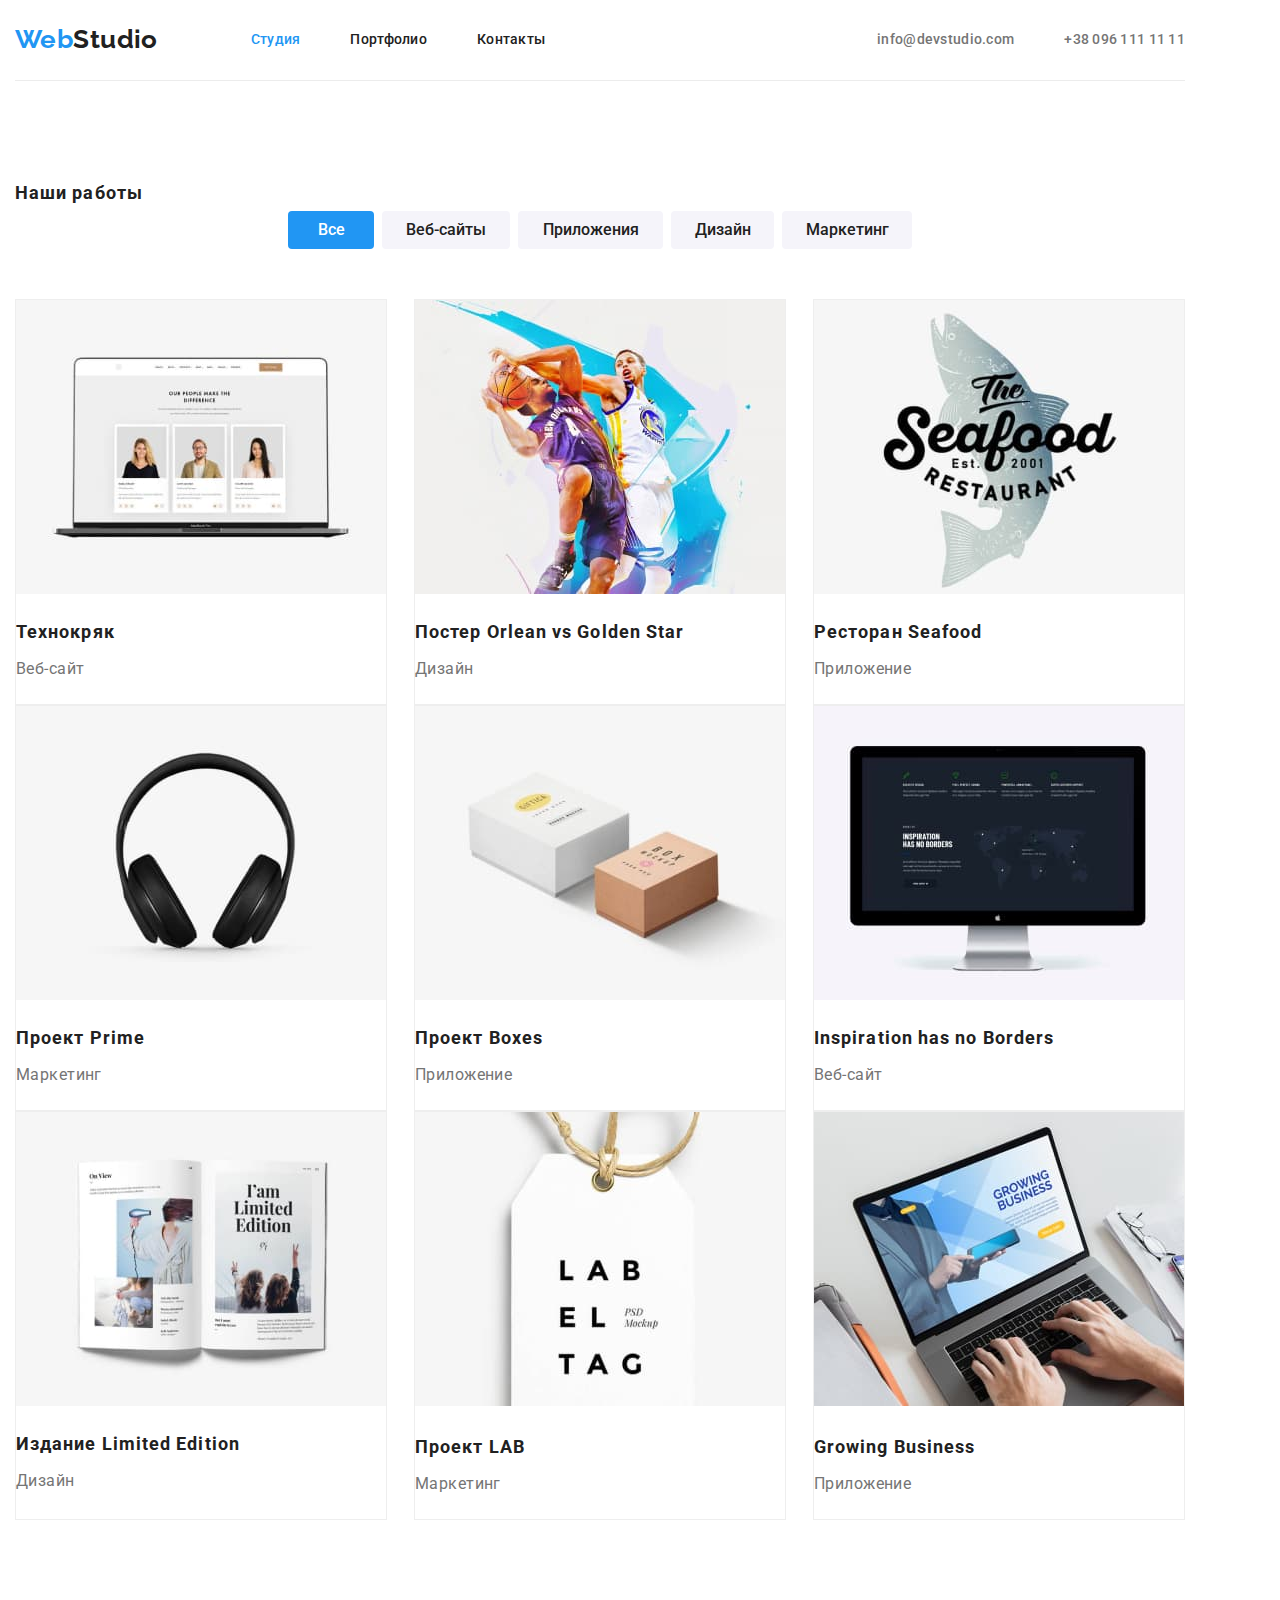
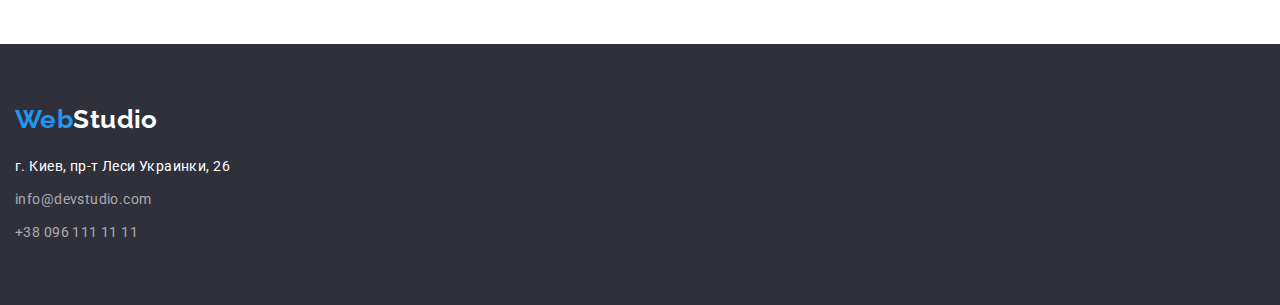
==== commit 722cf1e9: "footer" ====
--- a/portfolio.html
+++ b/portfolio.html
@@ -17,101 +17,101 @@
 
 <body class="body">
     <header class="header">
-        <nav class="conteiner">
-            <a lang="en" href="./index.html" class="logo"><span class="logo-blu">Web</span>Studio</a>
-            <ul class="list site-nav-list">
-                <li>
-                    <a href="./index.html" class="link current">Студия</a>
-                </li>
-                <li>
-                    <a href="./portfolio.html" class="link">Портфолио</a>
-                </li>
-                <li>
-                    <a href="#contacts" class="link">Контакты</a>
-                </li>
-            </ul>
-        </nav>
-        <div class="conteiner">
+        <div class="conteiner main-nav">
+            <nav class="sub-nav">
+                <a lang="en" href="./index.html" class="logo item"><span class="logo-blu">Web</span>Studio</a>
+                <ul class="list site-nav-list item">
+                    <li class="item">
+                        <a href="./index.html" class="link current">Студия</a>
+                    </li>
+                    <li class="item">
+                        <a href="./portfolio.html" class="link">Портфолио</a>
+                    </li>
+                    <li class="item">
+                        <a href="#contacts" class="link">Контакты</a>
+                    </li>
+                </ul>
+            </nav>
             <ul class="list contacts-list">
-                <li>
+                <li class="item">
                     <a href="mailto:info@devstudio.com" class="link">info@devstudio.com</a>
                 </li>
-                <li>
+                <li class="item">
                     <a href="tel:+380961111111" class="link">+38 096 111 11 11</a>
                 </li>
             </ul>
         </div>
     </header>
     <main>
-        <section class="section-our-works">
+        <section class="work-examples">
             <div class="conteiner">
                 <h1 class="title">Наши работы</h1>
-                <ul class="list">
-                    <li><Button type="button" class="button all current">Все</Button></li>
-                    <li><Button type="button" class="button web-sites">Веб-сайты</Button></li>
-                    <li><Button type="button" class="button apps">Приложения</Button></li>
-                    <li><Button type="button" class="button design">Дизайн</Button></li>
-                    <li><Button type="button" class="button marketing">Маркетинг</Button></li>
+                <ul class="list-buttons">
+                    <li class="item"><Button type="button" class="button all current">Все</Button></li>
+                    <li class="item"><Button type="button" class="button web-sites">Веб-сайты</Button></li>
+                    <li class="item"><Button type="button" class="button apps">Приложения</Button></li>
+                    <li class="item"><Button type="button" class="button design">Дизайн</Button></li>
+                    <li class="item"><Button type="button" class="button marketing">Маркетинг</Button></li>
                 </ul>
-                <ul class="list">
-                    <li>
-                        <a href="" class="link-our-works">
-                            <img src="./imges/portfolio-img1.jpg" alt="Ноутбук">
+                <ul class="list-examples">
+                    <li class="item">
+                        <a href="" class="link-work-examples">
+                            <img class="img" src="./imges/portfolio-img1.jpg" alt="Ноутбук">
                             <h2 class="title">Технокряк</h2>
                             <p class="text">Веб-сайт</p>
                         </a>
                     </li>
-                    <li>
-                        <a href="" class="link-our-works">
-                            <img src="./imges/portfolio-img2.jpg" alt="Баскетболисты">
+                    <li class="item">
+                        <a href="" class="link-work-examples">
+                            <img class="img" src="./imges/portfolio-img2.jpg" alt="Баскетболисты">
                             <h2 class="title">Постер <span lang="en">Orlean vs Golden Star</span></h2>
                             <p class="text">Дизайн</p>
                         </a>
                     </li>
-                    <li>
-                        <a href="" class="link-our-works">
-                            <img src="./imges/portfolio-img3.jpg" alt="Логотип ресторана">
+                    <li class="item">
+                        <a href="" class="link-work-examples">
+                            <img class="img" src="./imges/portfolio-img3.jpg" alt="Логотип ресторана">
                             <h2 class="title">Ресторан <span lang="en">Seafood</span></h2>
                             <p class="text">Приложение</p>
                         </a>
                     </li>
-                    <li>
-                        <a href="" class="link-our-works">
-                            <img src="./imges/portfolio-img4.jpg" alt="Наушники">
+                    <li class="item">
+                        <a href="" class="link-work-examples">
+                            <img class="img" src="./imges/portfolio-img4.jpg" alt="Наушники">
                             <h2 class="title">Проект <span lang="en">Prime</span></h2>
                             <p class="text">Маркетинг</p>
                         </a>
                     </li>
-                    <li>
-                        <a href="" class="link-our-works">
-                            <img src="./imges/portfolio-img5.jpg" alt="Картонные коробки">
+                    <li class="item">
+                        <a href="" class="link-work-examples">
+                            <img class="img" src="./imges/portfolio-img5.jpg" alt="Картонные коробки">
                             <h2 class="title">Проект <span lang="en">Boxes</span></h2>
                             <p class="text">Приложение</p>
                         </a>
                     </li>
-                    <li>
-                        <a href="" class="link-our-works">
-                            <img src="./imges/portfolio-img6.jpg" alt="Компьютер">
+                    <li class="item">
+                        <a href="" class="link-work-examples">
+                            <img class="img" src="./imges/portfolio-img6.jpg" alt="Компьютер">
                             <h2 lang="en" class="title">Inspiration has no Borders </h2>
                             <p class="text">Веб-сайт</p>
                         </a>
                     </li>
-                    <li>
-                        <a href="" class="link-our-works">
-                            <img src="./imges/portfolio-img7.jpg" alt="Открытая книга">
+                    <li class="item">
+                        <a href="" class="link-work-examples">
+                            <img class="img" src="./imges/portfolio-img7.jpg" alt="Открытая книга">
                             <h2 class="title">Издание <span lang="en">Limited Edition</span></h2>
                             <p class="text">Дизайн</p>
                         </a>
                     </li>
-                    <li>
-                        <a href="" class="link-our-works">
+                    <li class="item">
+                        <a href="" class="link-work-examples">
                             <img src="./imges/portfolio-img8.jpg" alt="Бирка">
                             <h2 class="title">Проект <span lang="en">LAB</span></h2>
                             <p class="text">Маркетинг</p>
                         </a>
                     </li>
-                    <li>
-                        <a href="" class="link-our-works">
+                    <li class="item">
+                        <a href="" class="link-work-examples">
                             <img src="./imges/portfolio-img9.jpg" alt="Работа на ноутбуке">
                             <h2 lang="en" class="title"> Growing Business</h2>
                             <p class="text">Приложение</p>
@@ -125,19 +125,17 @@
     <footer class="footer">
         <div class="conteiner">
             <a href="./index.html" class="logo"><span class="logo-blu">Web</span>Studio</a>
-        </div>
-        <div class="conteiner">
             <address id="contacts">
                 <ul class="list">
-                    <li>
+                    <li class="item">
                         <a href="https://goo.gl/maps/yvH8LJa3bzEs8eYTA" target="_blank" class="addres link">г. Киев, пр-т
                             Леси
                             Украинки, 26</a>
                     </li>
-                    <li>
+                    <li class="item">
                         <a href="mailto:info@devstudio.com" class="contacts link">info@devstudio.com</a>
                     </li>
-                    <li>
+                    <li class="item">
                         <a href="tel:+380961111111" class="contacts link">+38 096 111 11 11</a>
                     </li>
                 </ul>
--- a/css/styles.css
+++ b/css/styles.css
@@ -7,7 +7,9 @@
   --bgc-accent-color: #f5f4fa;
   --hover-buttom-primary: #188ce8;
 }
-
+ul {
+  padding-left: 0px;
+}
 body {
   background-color: var(--bgc-primary-color);
   color: var(--primary-text-color);
@@ -50,12 +52,10 @@
   width: 1170px;
   margin-left: 15px;
   margin-right: 15px;
-  /* margin-top: 0px;
-  margin-bottom: 0px; */
   padding-top: 94px;
   padding-bottom: 94px;
 
-  outline: 1px solid red;
+  /* outline: 1px solid red; */
 }
 
 /* ==================== */
@@ -67,6 +67,7 @@
   margin-right: 15px;
   padding-top: 0px;
   padding-bottom: 0px;
+  border-bottom: 1px solid #ececec;
 }
 .header .list {
   margin-top: 0px;
@@ -107,7 +108,45 @@
 }
 
 /* =======Nav======= */
-.site-nav-list .link {
+.main-nav {
+  display: flex;
+  align-items: center;
+}
+.sub-nav {
+  display: flex;
+  align-items: center;
+}
+.sub-nav > .item:first-child {
+  margin-right: 93px;
+}
+.sub-nav .logo {
+  display: block;
+  padding-top: 24px;
+  padding-bottom: 25px;
+}
+
+.site-nav-list {
+  display: flex;
+  align-items: center;
+}
+
+.site-nav-list .item:not(:last-child) {
+  margin-right: 50px;
+}
+.contacts-list {
+  display: flex;
+  margin-left: auto;
+  align-items: center;
+}
+.contacts-list .item:not(:last-child) {
+  margin-right: 50px;
+}
+
+.main-nav .link {
+  display: block;
+  padding-top: 32px;
+  padding-bottom: 32px;
+
   color: var(--title-text-color);
   text-decoration: none;
 
@@ -115,7 +154,7 @@
   font-weight: 500;
   line-height: 1.14;
   text-align: left;
-  vertical-align: top;
+  /* vertical-align: top; */
   letter-spacing: 0.02em;
 }
 .site-nav-list .link:hover,
@@ -141,6 +180,10 @@
 }
 
 /* =======section hero======= */
+.section-hero .conteiner {
+  padding-top: 200px;
+  padding-bottom: 200px;
+}
 .section-hero {
   background-color: var(--bgc-hero-color);
   text-align: center;
@@ -188,7 +231,7 @@
   background-color: var(--hover-buttom-primary);
   cursor: pointer;
 }
-.section-our-works .button {
+.work-examples .button {
   padding: 6px 22px;
   color: var(--title-text-color);
   background-color: var(--bgc-accent-color);
@@ -200,33 +243,39 @@
   text-align: center;
   vertical-align: top;
 }
-.section-our-works .button:hover,
-.section-our-works .button:focus {
+.work-examples .button:hover,
+.work-examples .button:focus {
   color: var(--bgc-primary-color);
   background-color: var(--accent-text-color);
   cursor: pointer;
 }
-.section-our-works .button.current {
+.work-examples .button.current {
   color: var(--bgc-primary-color);
   background-color: var(--accent-text-color);
 }
-.section-our-works .button.all {
+.work-examples .button.all {
   min-width: 86px;
 }
-.section-our-works .button.web-sites {
+.work-examples .button.web-sites {
   min-width: 128px;
 }
-.section-our-works .button.apps {
+.work-examples .button.apps {
   min-width: 145px;
 }
-.section-our-works .button.design {
+.work-examples .button.design {
   min-width: 103px;
 }
-.section-our-works .button.marketing {
+.work-examples .button.marketing {
   min-width: 130px;
 }
 
 /* =======Section Our advantages =======*/
+.our-advantages .list {
+  display: flex;
+}
+.our-advantages .item:not(:last-child) {
+  margin-right: 30px;
+}
 .our-advantages .text {
   margin-top: 0px;
   margin-bottom: 0px;
@@ -236,6 +285,7 @@
   vertical-align: top;
 }
 .our-advantages .subtitle {
+  font-size: 14px;
   text-transform: uppercase;
 }
 .our-advantages .list {
@@ -243,6 +293,15 @@
   margin-bottom: 0px;
 }
 /* =======What we do======= */
+.what-we-do .list {
+  display: flex;
+}
+.what-we-do .item:not(:last-child) {
+  margin-right: 30px;
+}
+.what-we-do .img {
+  display: block;
+}
 .what-we-do .title {
   margin-bottom: 50px;
 }
@@ -255,6 +314,28 @@
 }
 
 /* =======Section Our team======= */
+.our-team .conteiner {
+  /* padding-left: 215px;
+  padding-right: 215px; */
+}
+.our-team .list {
+  display: flex;
+  justify-content: space-between;
+  /* flex-wrap: wrap; */
+}
+.our-team .item:not(:last-child) {
+  margin-right: 30px;
+}
+.our-team .img {
+  display: block;
+}
+/* .our-team .item:first-child {
+  margin-left: 215px;
+} */
+.our-team .item:last-child {
+  margin-right: 215px;
+}
+
 .section.our-team {
   background-color: var(--bgc-accent-color);
 }
@@ -291,42 +372,94 @@
   margin-bottom: 30px;
 }
 /* =======footer======= */
-.footer {
-  background-color: var(--bgc-hero-color);
-}
-.footer .logo {
-  color: var(--bgc-primary-color);
-}
-.footer .addres {
-  color: var(--bgc-primary-color);
-}
-.footer .contacts {
-  color: rgba(255, 255, 255, 0.6);
-}
-.footer .link:hover,
-.footer .link:focus {
-  color: var(--accent-text-color);
-}
-.footer .link,
-.footer .link {
-  text-decoration: none;
-
-  font-style: normal;
-  line-height: 1.71;
-  text-align: left;
-  vertical-align: top;
-}
-.footer .list {
-  margin-top: 0px;
-  margin-bottom: 0px;
-}
 .footer .conteiner {
   padding-top: 0px;
   padding-bottom: 0px;
 }
+.footer .link {
+  display: inline-block;
+}
+.footer .logo {
+  display: inline-block;
+  margin-top: 60px;
+  margin-bottom: 20px;
+}
+.footer .list {
+  display: flex;
+  flex-direction: column;
+}
+.footer .item:not(:last-child) {
+  margin-bottom: 9px;
+}
+.footer .item:last-child {
+  margin-bottom: 60px;
+}
+.footer {
+  background-color: var(--bgc-hero-color);
+}
+.footer .logo {
+  color: var(--bgc-primary-color);
+}
+.footer .addres {
+  color: var(--bgc-primary-color);
+}
+.footer .contacts {
+  color: rgba(255, 255, 255, 0.6);
+}
+.footer .link:hover,
+.footer .link:focus {
+  color: var(--accent-text-color);
+}
+.footer .link {
+  text-decoration: none;
+
+  font-style: normal;
+  line-height: 1.71;
+  text-align: left;
+  vertical-align: top;
+}
+.footer .list {
+  margin-top: 0px;
+  margin-bottom: 0px;
+}
+.footer .conteiner {
+  padding-top: 0px;
+  padding-bottom: 0px;
+}
 /* =======Portfolio =======*/
-
-.section-our-works .title {
+.list-examples .img {
+  display: block;
+}
+.list-examples .item {
+  border: 1px solid #eeeeee;
+}
+.list-buttons {
+  list-style: none;
+}
+.work-examples .list-buttons {
+  display: flex;
+  justify-content: center;
+  margin-top: 0px;
+  margin-bottom: 50px;
+}
+.list-examples {
+  list-style: none;
+  margin-top: 0px;
+  margin-bottom: 0px;
+}
+
+.work-examples .list-examples {
+  display: flex;
+  flex-wrap: wrap;
+  justify-content: space-between;
+  /* align-content: center; */
+  /* margin-top: 0px;
+  margin-bottom: 30px; */
+}
+.list-examples .item:nth-last-child(-n + 3) {
+  margin-bottom: 30px;
+}
+.work-examples .title {
   font-weight: 700;
   font-size: 18px;
   line-height: 2;
@@ -334,7 +467,10 @@
   vertical-align: top;
   letter-spacing: 0.06em;
 }
-.section-our-works .text {
+.list-buttons .item:not(:last-child) {
+  margin-right: 8px;
+}
+.work-examples .text {
   display: inline-block;
   margin-top: 0px;
   margin-bottom: 20px;
@@ -344,13 +480,14 @@
   text-align: left;
   vertical-align: top;
 }
-.link-our-works {
+.link-work-examples {
+  display: block;
   color: inherit;
   text-decoration: none;
 }
-.section-our-works img {
+.work-examples img {
   margin-bottom: 20px;
 }
-.section-our-works h2 {
+.work-examples h2 {
   margin-bottom: 4px;
 }
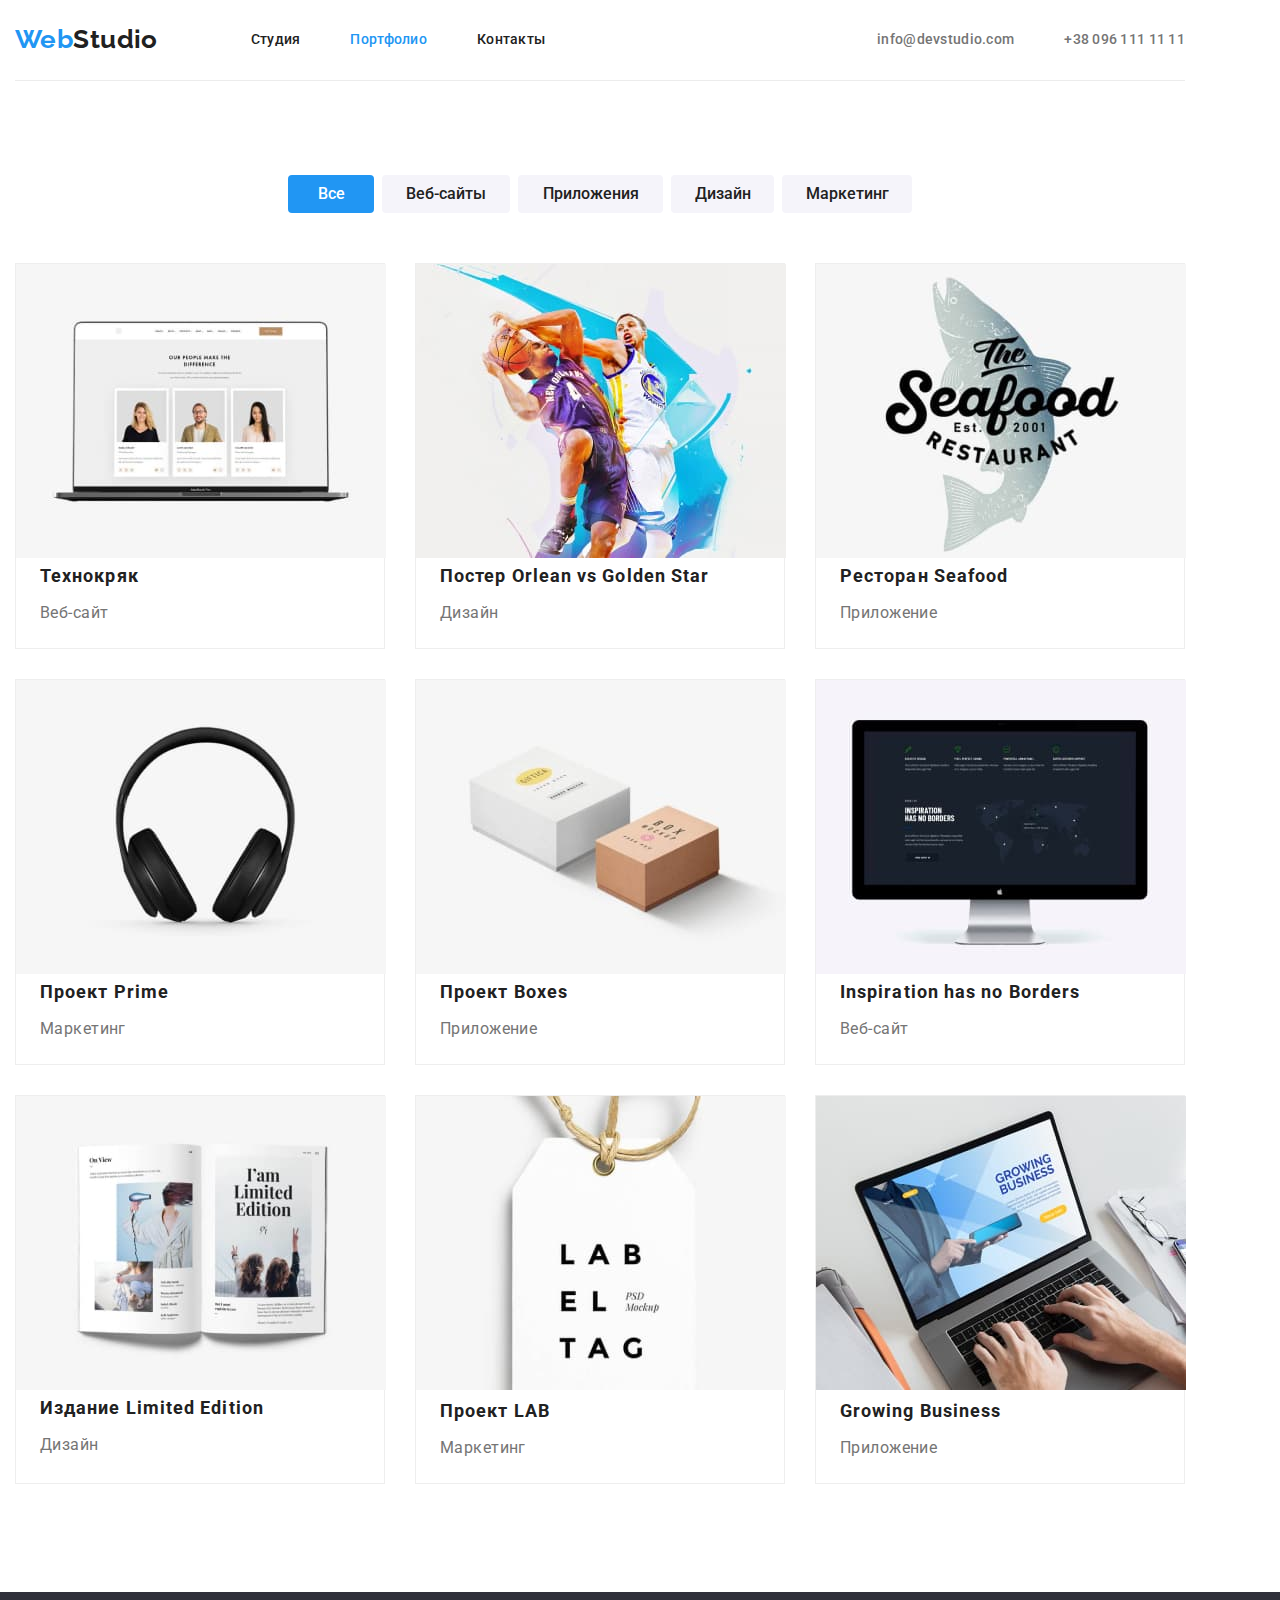
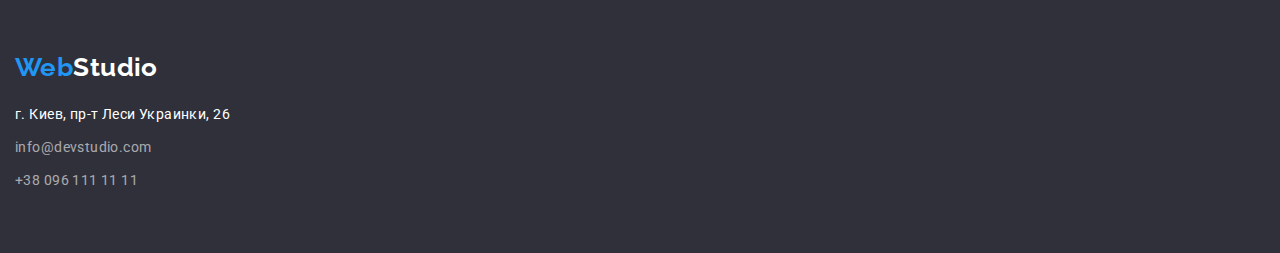
==== commit 68801f3f: "finish" ====
--- a/portfolio.html
+++ b/portfolio.html
@@ -22,10 +22,10 @@
                 <a lang="en" href="./index.html" class="logo item"><span class="logo-blu">Web</span>Studio</a>
                 <ul class="list site-nav-list item">
                     <li class="item">
-                        <a href="./index.html" class="link current">Студия</a>
+                        <a href="./index.html" class="link">Студия</a>
                     </li>
                     <li class="item">
-                        <a href="./portfolio.html" class="link">Портфолио</a>
+                        <a href="./portfolio.html" class="link current">Портфолио</a>
                     </li>
                     <li class="item">
                         <a href="#contacts" class="link">Контакты</a>
@@ -45,7 +45,7 @@
     <main>
         <section class="work-examples">
             <div class="conteiner">
-                <h1 class="title">Наши работы</h1>
+                <h1 class="title visually-hidden">Наши работы</h1>
                 <ul class="list-buttons">
                     <li class="item"><Button type="button" class="button all current">Все</Button></li>
                     <li class="item"><Button type="button" class="button web-sites">Веб-сайты</Button></li>
@@ -56,63 +56,63 @@
                 <ul class="list-examples">
                     <li class="item">
                         <a href="" class="link-work-examples">
-                            <img class="img" src="./imges/portfolio-img1.jpg" alt="Ноутбук">
+                            <img class="img" src="./imges/portfolio-img1.jpg" alt="Ноутбук" width="370">
                             <h2 class="title">Технокряк</h2>
                             <p class="text">Веб-сайт</p>
                         </a>
                     </li>
                     <li class="item">
                         <a href="" class="link-work-examples">
-                            <img class="img" src="./imges/portfolio-img2.jpg" alt="Баскетболисты">
+                            <img class="img" src="./imges/portfolio-img2.jpg" alt="Баскетболисты" width="370">
                             <h2 class="title">Постер <span lang="en">Orlean vs Golden Star</span></h2>
                             <p class="text">Дизайн</p>
                         </a>
                     </li>
                     <li class="item">
                         <a href="" class="link-work-examples">
-                            <img class="img" src="./imges/portfolio-img3.jpg" alt="Логотип ресторана">
+                            <img class="img" src="./imges/portfolio-img3.jpg" alt="Логотип ресторана" width="370">
                             <h2 class="title">Ресторан <span lang="en">Seafood</span></h2>
                             <p class="text">Приложение</p>
                         </a>
                     </li>
                     <li class="item">
                         <a href="" class="link-work-examples">
-                            <img class="img" src="./imges/portfolio-img4.jpg" alt="Наушники">
+                            <img class="img" src="./imges/portfolio-img4.jpg" alt="Наушники" width="370">
                             <h2 class="title">Проект <span lang="en">Prime</span></h2>
                             <p class="text">Маркетинг</p>
                         </a>
                     </li>
                     <li class="item">
                         <a href="" class="link-work-examples">
-                            <img class="img" src="./imges/portfolio-img5.jpg" alt="Картонные коробки">
+                            <img class="img" src="./imges/portfolio-img5.jpg" alt="Картонные коробки" width="370">
                             <h2 class="title">Проект <span lang="en">Boxes</span></h2>
                             <p class="text">Приложение</p>
                         </a>
                     </li>
                     <li class="item">
                         <a href="" class="link-work-examples">
-                            <img class="img" src="./imges/portfolio-img6.jpg" alt="Компьютер">
+                            <img class="img" src="./imges/portfolio-img6.jpg" alt="Компьютер" width="370">
                             <h2 lang="en" class="title">Inspiration has no Borders </h2>
                             <p class="text">Веб-сайт</p>
                         </a>
                     </li>
                     <li class="item">
                         <a href="" class="link-work-examples">
-                            <img class="img" src="./imges/portfolio-img7.jpg" alt="Открытая книга">
+                            <img class="img" src="./imges/portfolio-img7.jpg" alt="Открытая книга" width="370">
                             <h2 class="title">Издание <span lang="en">Limited Edition</span></h2>
                             <p class="text">Дизайн</p>
                         </a>
                     </li>
                     <li class="item">
                         <a href="" class="link-work-examples">
-                            <img src="./imges/portfolio-img8.jpg" alt="Бирка">
+                            <img src="./imges/portfolio-img8.jpg" alt="Бирка" width="370">
                             <h2 class="title">Проект <span lang="en">LAB</span></h2>
                             <p class="text">Маркетинг</p>
                         </a>
                     </li>
                     <li class="item">
                         <a href="" class="link-work-examples">
-                            <img src="./imges/portfolio-img9.jpg" alt="Работа на ноутбуке">
+                            <img src="./imges/portfolio-img9.jpg" alt="Работа на ноутбуке" width="370">
                             <h2 lang="en" class="title"> Growing Business</h2>
                             <p class="text">Приложение</p>
                         </a>
--- a/css/styles.css
+++ b/css/styles.css
@@ -18,6 +18,20 @@
   font-size: 14px;
   letter-spacing: 0.03em;
 }
+/* ======hidden====== */
+.visually-hidden {
+  position: absolute;
+  width: 1px;
+  height: 1px;
+  margin: -1px;
+  border: 0;
+  padding: 0;
+  white-space: nowrap;
+  clip-path: inset(100%);
+  clip: rect(0 0 0 0);
+  overflow: hidden;
+}
+
 .list {
   list-style: none;
 }
@@ -42,8 +56,6 @@
   color: var(--title-text-color);
 
   font-weight: 700;
-  /* ????????????????? */
-  /* font-size: 14px; */
   line-height: 1.14;
   text-align: left;
   vertical-align: top;
@@ -54,8 +66,6 @@
   margin-right: 15px;
   padding-top: 94px;
   padding-bottom: 94px;
-
-  /* outline: 1px solid red; */
 }
 
 /* ==================== */
@@ -314,14 +324,8 @@
 }
 
 /* =======Section Our team======= */
-.our-team .conteiner {
-  /* padding-left: 215px;
-  padding-right: 215px; */
-}
 .our-team .list {
   display: flex;
-  justify-content: space-between;
-  /* flex-wrap: wrap; */
 }
 .our-team .item:not(:last-child) {
   margin-right: 30px;
@@ -329,12 +333,6 @@
 .our-team .img {
   display: block;
 }
-/* .our-team .item:first-child {
-  margin-left: 215px;
-} */
-.our-team .item:last-child {
-  margin-right: 215px;
-}
 
 .section.our-team {
   background-color: var(--bgc-accent-color);
@@ -343,8 +341,6 @@
   background-color: var(--bgc-primary-color);
 }
 .our-team .subtitle {
-  /* margin-bottom: 10px; */
-
   font-weight: 500;
   font-size: 16px;
   line-height: 1.19;
@@ -427,67 +423,67 @@
   padding-bottom: 0px;
 }
 /* =======Portfolio =======*/
-.list-examples .img {
-  display: block;
-}
-.list-examples .item {
-  border: 1px solid #eeeeee;
+.work-examples .list-buttons {
+  display: flex;
+  justify-content: center;
+  margin-top: 0px;
+  margin-bottom: 50px;
+}
+
+.list-buttons .item:not(:last-child) {
+  margin-right: 8px;
 }
 .list-buttons {
   list-style: none;
 }
-.work-examples .list-buttons {
-  display: flex;
-  justify-content: center;
-  margin-top: 0px;
-  margin-bottom: 50px;
+.list-examples .img {
+  display: block;
+}
+
+.work-examples .title {
+  margin-bottom: 4px;
+  margin-left: 24px;
+  margin-right: 24px;
+
+  font-weight: 700;
+  font-size: 18px;
+  line-height: 2;
+  text-align: left;
+  vertical-align: top;
+  letter-spacing: 0.06em;
+}
+.work-examples .text {
+  display: block;
+  margin-top: 0px;
+  margin-bottom: 20px;
+  margin-left: 24px;
+  margin-right: 24px;
+
+  font-size: 16px;
+  line-height: 1.88;
+  text-align: left;
 }
 .list-examples {
   list-style: none;
-  margin-top: 0px;
-  margin-bottom: 0px;
-}
-
+}
+.list-examples .link-work-examples {
+  display: block;
+  color: inherit;
+  text-decoration: none;
+}
 .work-examples .list-examples {
   display: flex;
   flex-wrap: wrap;
-  justify-content: space-between;
-  /* align-content: center; */
-  /* margin-top: 0px;
-  margin-bottom: 30px; */
-}
-.list-examples .item:nth-last-child(-n + 3) {
+}
+
+.list-examples .item {
+  width: 370px;
+  border: 1px solid #eeeeee;
+}
+
+.list-examples .item:not(:nth-last-child(-n + 3)) {
   margin-bottom: 30px;
 }
-.work-examples .title {
-  font-weight: 700;
-  font-size: 18px;
-  line-height: 2;
-  text-align: left;
-  vertical-align: top;
-  letter-spacing: 0.06em;
-}
-.list-buttons .item:not(:last-child) {
-  margin-right: 8px;
-}
-.work-examples .text {
-  display: inline-block;
-  margin-top: 0px;
-  margin-bottom: 20px;
-
-  font-size: 16px;
-  line-height: 1.88;
-  text-align: left;
-  vertical-align: top;
-}
-.link-work-examples {
-  display: block;
-  color: inherit;
-  text-decoration: none;
-}
-.work-examples img {
-  margin-bottom: 20px;
-}
-.work-examples h2 {
-  margin-bottom: 4px;
-}
+.list-examples .item:not(:nth-child(3n + 3)) {
+  margin-right: 30px;
+}
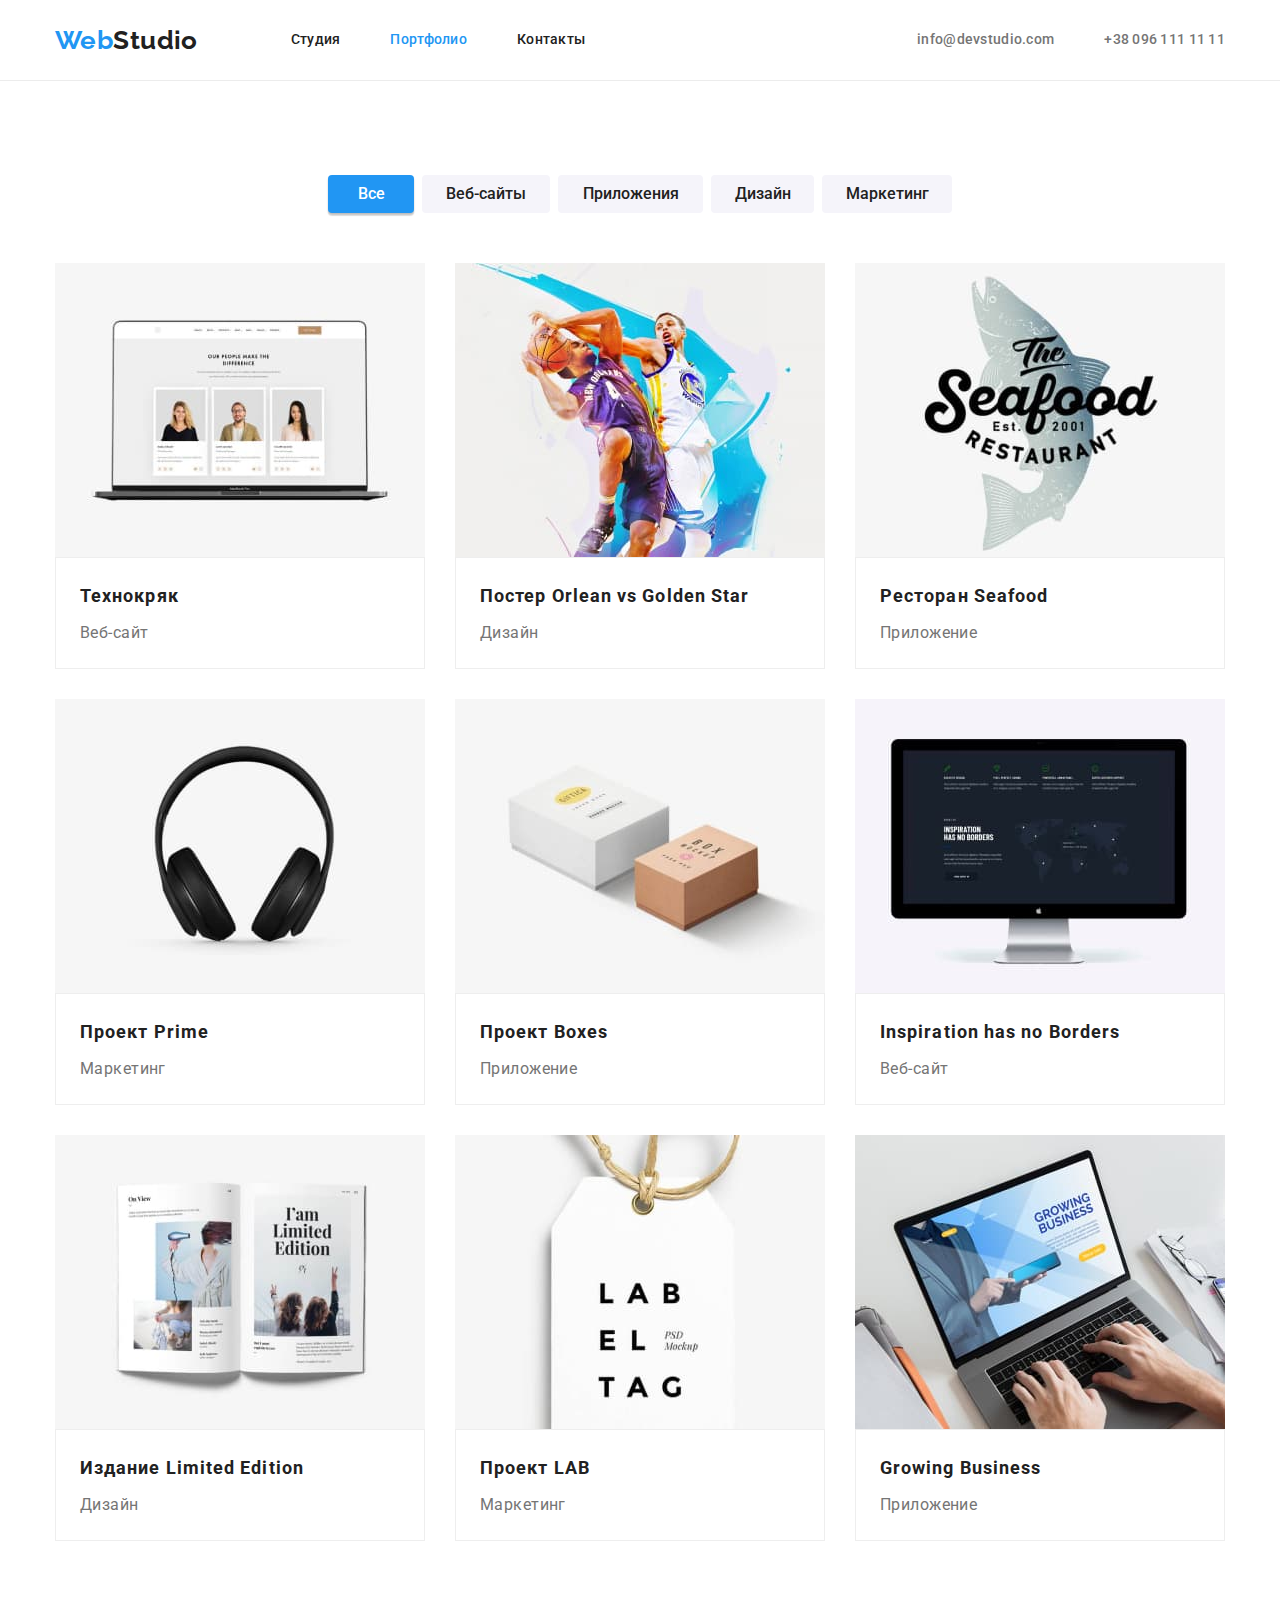
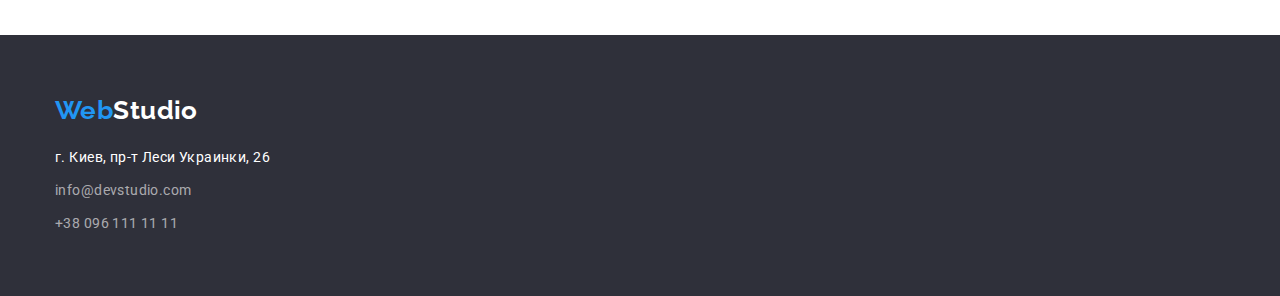
==== commit 0e62422b: "fix comments" ====
--- a/portfolio.html
+++ b/portfolio.html
@@ -16,8 +16,8 @@
 </head>
 
 <body class="body">
-    <header class="header">
-        <div class="conteiner main-nav">
+    <header class="header section">
+        <div class="main-nav conteiner">
             <nav class="sub-nav">
                 <a lang="en" href="./index.html" class="logo item"><span class="logo-blu">Web</span>Studio</a>
                 <ul class="list site-nav-list item">
@@ -43,7 +43,7 @@
         </div>
     </header>
     <main>
-        <section class="work-examples">
+        <section class="work-examples section">
             <div class="conteiner">
                 <h1 class="title visually-hidden">Наши работы</h1>
                 <ul class="list-buttons">
@@ -57,64 +57,82 @@
                     <li class="item">
                         <a href="" class="link-work-examples">
                             <img class="img" src="./imges/portfolio-img1.jpg" alt="Ноутбук" width="370">
-                            <h2 class="title">Технокряк</h2>
-                            <p class="text">Веб-сайт</p>
+                            <div class="footer-item">
+                                <h2 class="title">Технокряк</h2>
+                                <p class="text">Веб-сайт</p>
+                            </div>
                         </a>
                     </li>
                     <li class="item">
                         <a href="" class="link-work-examples">
                             <img class="img" src="./imges/portfolio-img2.jpg" alt="Баскетболисты" width="370">
-                            <h2 class="title">Постер <span lang="en">Orlean vs Golden Star</span></h2>
-                            <p class="text">Дизайн</p>
+                            <div class="footer-item">
+                                <h2 class="title">Постер <span lang="en">Orlean vs Golden Star</span></h2>
+                                <p class="text">Дизайн</p>
+                            </div>
                         </a>
                     </li>
                     <li class="item">
                         <a href="" class="link-work-examples">
                             <img class="img" src="./imges/portfolio-img3.jpg" alt="Логотип ресторана" width="370">
-                            <h2 class="title">Ресторан <span lang="en">Seafood</span></h2>
-                            <p class="text">Приложение</p>
+                            <div class="footer-item">
+                                <h2 class="title">Ресторан <span lang="en">Seafood</span></h2>
+                                <p class="text">Приложение</p>
+                            </div>
                         </a>
                     </li>
                     <li class="item">
                         <a href="" class="link-work-examples">
                             <img class="img" src="./imges/portfolio-img4.jpg" alt="Наушники" width="370">
-                            <h2 class="title">Проект <span lang="en">Prime</span></h2>
-                            <p class="text">Маркетинг</p>
+                            <div class="footer-item">
+                                <h2 class="title">Проект <span lang="en">Prime</span></h2>
+                                <p class="text">Маркетинг</p>
+                            </div>
                         </a>
                     </li>
                     <li class="item">
                         <a href="" class="link-work-examples">
                             <img class="img" src="./imges/portfolio-img5.jpg" alt="Картонные коробки" width="370">
-                            <h2 class="title">Проект <span lang="en">Boxes</span></h2>
-                            <p class="text">Приложение</p>
+                            <div class="footer-item">
+                                <h2 class="title">Проект <span lang="en">Boxes</span></h2>
+                                <p class="text">Приложение</p>
+                            </div>
                         </a>
                     </li>
                     <li class="item">
                         <a href="" class="link-work-examples">
                             <img class="img" src="./imges/portfolio-img6.jpg" alt="Компьютер" width="370">
-                            <h2 lang="en" class="title">Inspiration has no Borders </h2>
-                            <p class="text">Веб-сайт</p>
+                            <div class="footer-item">
+                                <h2 lang="en" class="title">Inspiration has no Borders </h2>
+                                <p class="text">Веб-сайт</p>
+                            </div>
                         </a>
                     </li>
                     <li class="item">
                         <a href="" class="link-work-examples">
                             <img class="img" src="./imges/portfolio-img7.jpg" alt="Открытая книга" width="370">
-                            <h2 class="title">Издание <span lang="en">Limited Edition</span></h2>
-                            <p class="text">Дизайн</p>
+                            <div class="footer-item">
+                                <h2 class="title">Издание <span lang="en">Limited Edition</span></h2>
+                                <p class="text">Дизайн</p>
+                            </div>
                         </a>
                     </li>
                     <li class="item">
                         <a href="" class="link-work-examples">
                             <img src="./imges/portfolio-img8.jpg" alt="Бирка" width="370">
-                            <h2 class="title">Проект <span lang="en">LAB</span></h2>
-                            <p class="text">Маркетинг</p>
+                            <div class="footer-item">
+                                <h2 class="title">Проект <span lang="en">LAB</span></h2>
+                                <p class="text">Маркетинг</p>
+                            </div>
                         </a>
                     </li>
                     <li class="item">
                         <a href="" class="link-work-examples">
                             <img src="./imges/portfolio-img9.jpg" alt="Работа на ноутбуке" width="370">
-                            <h2 lang="en" class="title"> Growing Business</h2>
-                            <p class="text">Приложение</p>
+                            <div class="footer-item">
+                                <h2 lang="en" class="title"> Growing Business</h2>
+                                <p class="text">Приложение</p>
+                            </div>
                         </a>
                     </li>
                 </ul>            
@@ -122,7 +140,7 @@
         </section>
     </main>
 
-    <footer class="footer">
+    <footer class="footer section">
         <div class="conteiner">
             <a href="./index.html" class="logo"><span class="logo-blu">Web</span>Studio</a>
             <address id="contacts">
--- a/css/styles.css
+++ b/css/styles.css
@@ -6,9 +6,6 @@
   --bgc-primary-color: #ffffff;
   --bgc-accent-color: #f5f4fa;
   --hover-buttom-primary: #188ce8;
-}
-ul {
-  padding-left: 0px;
 }
 body {
   background-color: var(--bgc-primary-color);
@@ -31,6 +28,17 @@
   clip: rect(0 0 0 0);
   overflow: hidden;
 }
+/* ==================== */
+img {
+  display: block;
+  width: 100%;
+  height: auto;
+}
+ul {
+  margin-top: 0;
+  margin-bottom: 0;
+  padding-left: 0;
+}
 
 .list {
   list-style: none;
@@ -60,29 +68,27 @@
   text-align: left;
   vertical-align: top;
 }
-.conteiner {
-  width: 1170px;
-  margin-left: 15px;
-  margin-right: 15px;
+.section {
   padding-top: 94px;
   padding-bottom: 94px;
 }
 
+.conteiner {
+  width: 1200px;
+  padding-left: 15px;
+  padding-right: 15px;
+  margin-left: auto;
+  margin-right: auto;
+}
+
 /* ==================== */
 
 /* =======Header======= */
-.header .conteiner {
-  width: 1170px;
-  margin-left: 15px;
-  margin-right: 15px;
+.header.section {
   padding-top: 0px;
   padding-bottom: 0px;
   border-bottom: 1px solid #ececec;
 }
-.header .list {
-  margin-top: 0px;
-  margin-bottom: 0px;
-}
 /* =======Logo======= */
 .logo {
   color: var(--title-text-color);
@@ -96,6 +102,10 @@
   text-align: left;
   vertical-align: Top;
 }
+.sub-nav .logo {
+  padding-top: 24px;
+  padding-bottom: 24px;
+}
 .logo:hover,
 .logo:focus {
   color: var(--title-text-color);
@@ -131,8 +141,6 @@
 }
 .sub-nav .logo {
   display: block;
-  padding-top: 24px;
-  padding-bottom: 25px;
 }
 
 .site-nav-list {
@@ -190,11 +198,10 @@
 }
 
 /* =======section hero======= */
-.section-hero .conteiner {
+.hero.section {
   padding-top: 200px;
   padding-bottom: 200px;
-}
-.section-hero {
+
   background-color: var(--bgc-hero-color);
   text-align: center;
 }
@@ -262,6 +269,8 @@
 .work-examples .button.current {
   color: var(--bgc-primary-color);
   background-color: var(--accent-text-color);
+  box-shadow: 0px 3px 1px rgba(0, 0, 0, 0.1), 0px 1px 2px rgba(0, 0, 0, 0.08),
+    0px 2px 2px rgba(0, 0, 0, 0.12);
 }
 .work-examples .button.all {
   min-width: 86px;
@@ -282,63 +291,70 @@
 /* =======Section Our advantages =======*/
 .our-advantages .list {
   display: flex;
-}
-.our-advantages .item:not(:last-child) {
-  margin-right: 30px;
-}
-.our-advantages .text {
-  margin-top: 0px;
-  margin-bottom: 0px;
-
-  line-height: 1.71;
-  text-align: left;
-  vertical-align: top;
+  margin-top: 0px;
+  margin-bottom: 0px;
 }
 .our-advantages .subtitle {
   font-size: 14px;
   text-transform: uppercase;
 }
-.our-advantages .list {
-  margin-top: 0px;
-  margin-bottom: 0px;
+.our-advantages .text {
+  margin-top: 0px;
+  margin-bottom: 0px;
+
+  line-height: 1.71;
+  text-align: left;
+  vertical-align: top;
+}
+
+.our-advantages .item:not(:last-child) {
+  margin-right: 30px;
 }
 /* =======What we do======= */
+.what-we-do.section {
+  padding-top: 0px;
+}
+.what-we-do .title {
+  margin-bottom: 50px;
+}
+
 .what-we-do .list {
   display: flex;
+  margin-top: 0px;
+  margin-bottom: 0px;
 }
 .what-we-do .item:not(:last-child) {
   margin-right: 30px;
 }
-.what-we-do .img {
-  display: block;
-}
-.what-we-do .title {
+
+/* =======Section Our team======= */
+.our-team.section {
+  background-color: var(--bgc-accent-color);
+}
+
+.our-team .title {
   margin-bottom: 50px;
-}
-.what-we-do .list {
-  margin-top: 0px;
-  margin-bottom: 0px;
-}
-.what-we-do .conteiner {
-  padding-top: 0px;
-}
-
-/* =======Section Our team======= */
-.our-team .list {
-  display: flex;
-}
-.our-team .item:not(:last-child) {
+  /* margin-left: 60px;
+  margin-right: 60px; */
+}
+.our-team .team.list {
+  display: flex;
+  margin-top: 0px;
+  margin-bottom: 0px;
+}
+.our-team .card-item:not(:last-child) {
   margin-right: 30px;
 }
-.our-team .img {
-  display: block;
-}
-
-.section.our-team {
-  background-color: var(--bgc-accent-color);
-}
-.our-team .list > li {
+
+.our-team .card-footer {
+  padding: 30px 0px;
   background-color: var(--bgc-primary-color);
+  border-radius: 0px 0px 4px 4px;
+}
+.our-team .card-item {
+  border-radius: 0px 0px 4px 4px;
+  box-shadow: 0px 1px 3px rgba(0, 0, 0, 0.12), 0px 1px 1px rgba(0, 0, 0, 0.14),
+    0px 2px 1px rgba(0, 0, 0, 0.2);
 }
 .our-team .subtitle {
   font-weight: 500;
@@ -348,38 +364,22 @@
   vertical-align: top;
 }
 .our-team .text {
+  margin-top: 0px;
+  margin-bottom: 0px;
+
   font-size: 16px;
   line-height: 1.19;
   text-align: center;
   vertical-align: top;
 }
-.our-team .title {
-  margin-bottom: 50px;
-}
-.our-team .list {
-  margin-top: 0px;
-  margin-bottom: 0px;
-}
-.our-team img {
-  margin-bottom: 30px;
-}
-.our-team .text {
-  margin-top: 0px;
-  margin-bottom: 30px;
-}
 /* =======footer======= */
-.footer .conteiner {
-  padding-top: 0px;
-  padding-bottom: 0px;
+.footer.section {
+  padding-top: 60px;
+  padding-bottom: 60px;
 }
 .footer .link {
   display: inline-block;
 }
-.footer .logo {
-  display: inline-block;
-  margin-top: 60px;
-  margin-bottom: 20px;
-}
 .footer .list {
   display: flex;
   flex-direction: column;
@@ -388,13 +388,15 @@
   margin-bottom: 9px;
 }
 .footer .item:last-child {
-  margin-bottom: 60px;
+  margin-bottom: 0px;
 }
 .footer {
   background-color: var(--bgc-hero-color);
 }
 .footer .logo {
-  color: var(--bgc-primary-color);
+  display: block;
+  color: var(--bgc-primary-color);
+  margin-bottom: 20px;
 }
 .footer .addres {
   color: var(--bgc-primary-color);
@@ -414,14 +416,6 @@
   text-align: left;
   vertical-align: top;
 }
-.footer .list {
-  margin-top: 0px;
-  margin-bottom: 0px;
-}
-.footer .conteiner {
-  padding-top: 0px;
-  padding-bottom: 0px;
-}
 /* =======Portfolio =======*/
 .work-examples .list-buttons {
   display: flex;
@@ -436,14 +430,9 @@
 .list-buttons {
   list-style: none;
 }
-.list-examples .img {
-  display: block;
-}
 
 .work-examples .title {
   margin-bottom: 4px;
-  margin-left: 24px;
-  margin-right: 24px;
 
   font-weight: 700;
   font-size: 18px;
@@ -453,16 +442,18 @@
   letter-spacing: 0.06em;
 }
 .work-examples .text {
-  display: block;
-  margin-top: 0px;
-  margin-bottom: 20px;
-  margin-left: 24px;
-  margin-right: 24px;
+  margin-top: 0;
+  margin-bottom: 0;
+  display: block;
 
   font-size: 16px;
   line-height: 1.88;
   text-align: left;
 }
+.list-examples .footer-item {
+  padding: 20px 24px;
+  border: 1px solid #eeeeee;
+}
 .list-examples {
   list-style: none;
 }
@@ -476,11 +467,6 @@
   flex-wrap: wrap;
 }
 
-.list-examples .item {
-  width: 370px;
-  border: 1px solid #eeeeee;
-}
-
 .list-examples .item:not(:nth-last-child(-n + 3)) {
   margin-bottom: 30px;
 }
